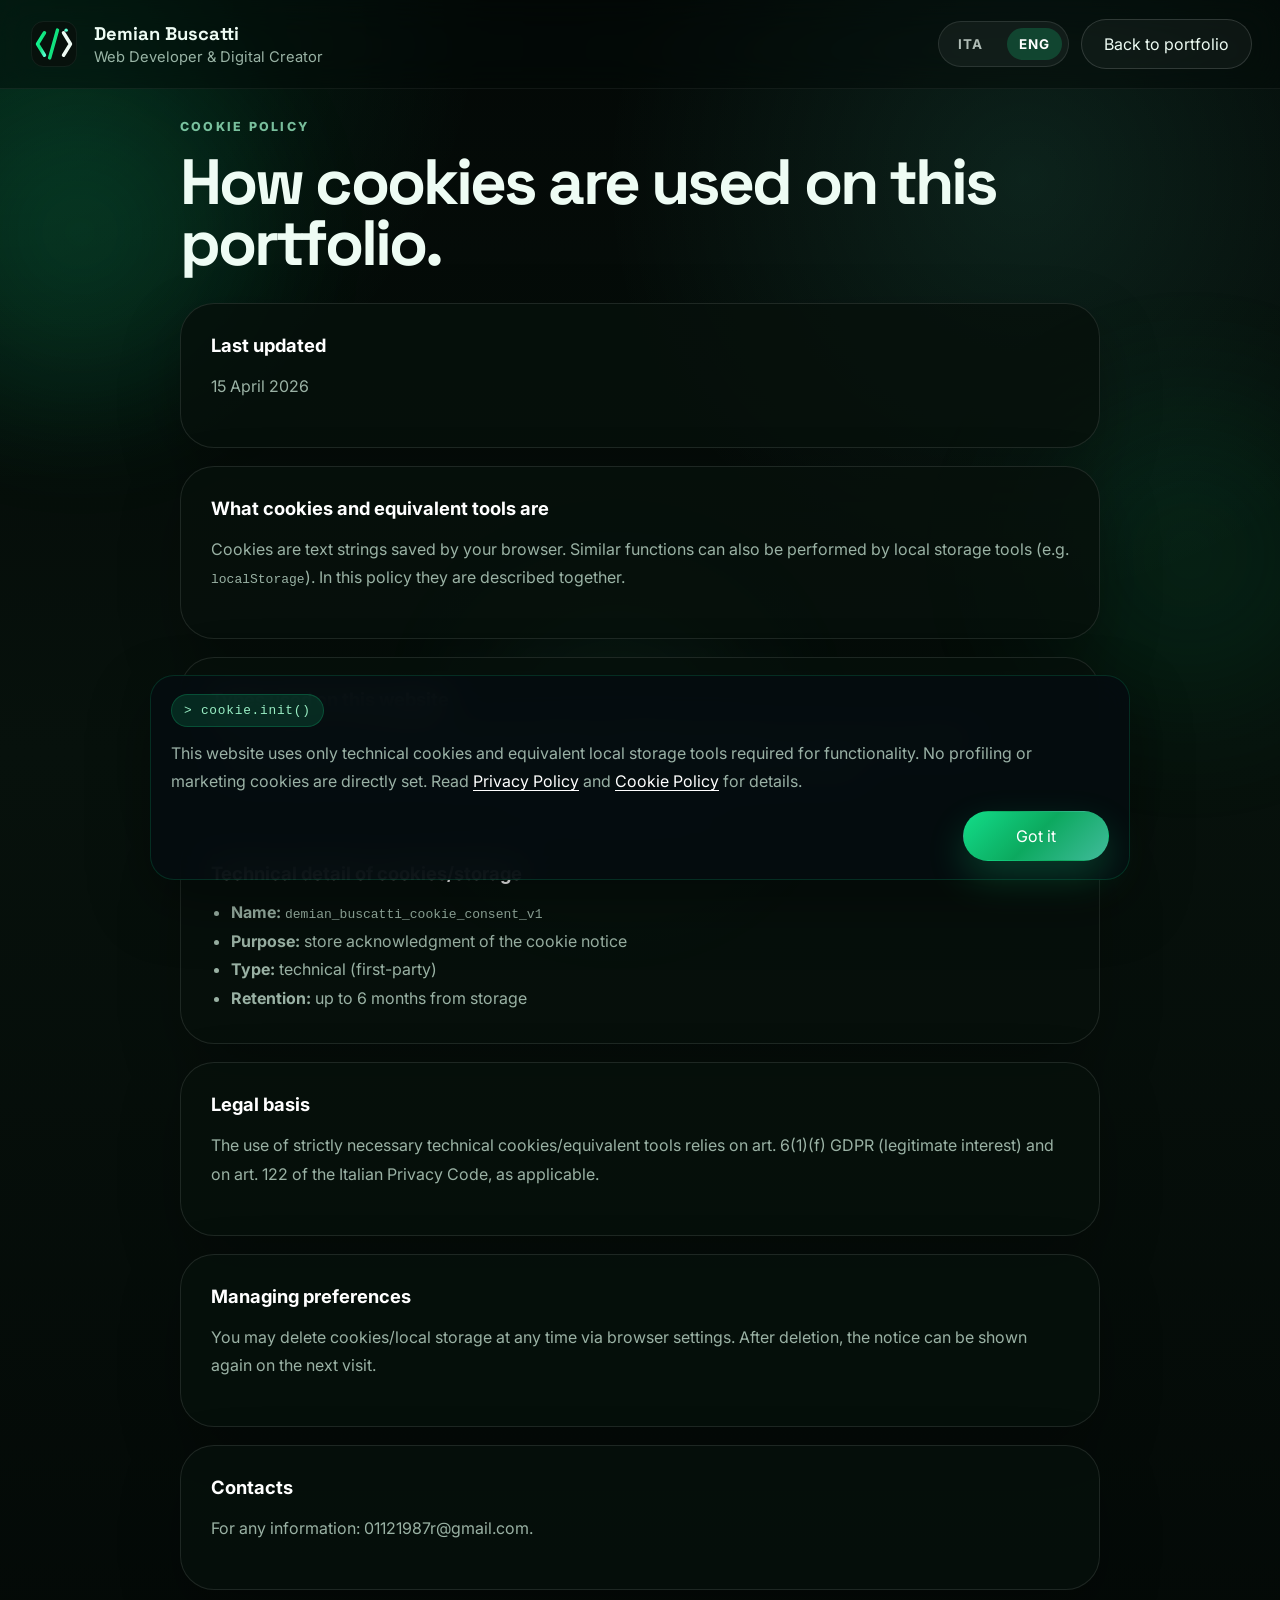
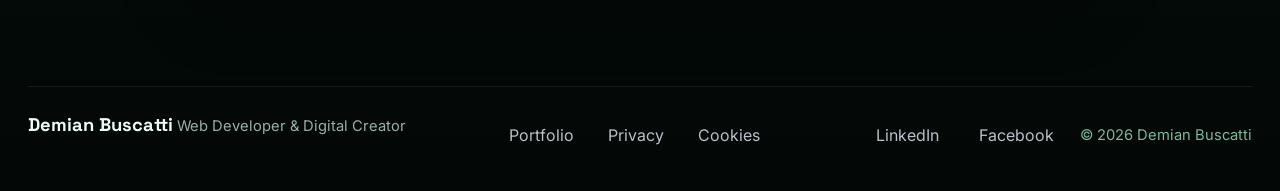
==== cookie-en.html @ 328347de "Improve favicon support for search and devices" ====
<!doctype html>
<html lang="en">
  <head>
    <meta charset="UTF-8" />
    <meta name="viewport" content="width=device-width, initial-scale=1.0" />
    <title>Cookie Policy | Demian Buscatti</title>
    <!-- Google tag (gtag.js) -->
    <script async src="https://www.googletagmanager.com/gtag/js?id=G-Z3J601SW05"></script>
    <script>
      window.dataLayer = window.dataLayer || [];
      function gtag(){dataLayer.push(arguments);}
      gtag('js', new Date());
      gtag('config', 'G-Z3J601SW05');
    </script>
    <link rel="icon" href="favicon.ico" sizes="any" />
    <link rel="icon" type="image/png" sizes="48x48" href="favicon.png" />
    <link rel="icon" type="image/png" sizes="96x96" href="favicon-96x96.png" />
    <link rel="icon" type="image/png" sizes="192x192" href="favicon-192x192.png" />
    <link rel="icon" type="image/png" sizes="512x512" href="favicon-512x512.png" />
    <link rel="apple-touch-icon" sizes="180x180" href="apple-touch-icon.png" />
    <link rel="manifest" href="site.webmanifest" />
    <meta name="theme-color" content="#0b1020" />
    <meta name="description" content="Cookie Policy of demianweb.it: technical cookies and equivalent local storage tools." />
    <meta name="robots" content="index, follow" />
    <link rel="canonical" href="https://www.demianweb.it/cookie-en.html" />
    <link rel="alternate" hreflang="it" href="https://www.demianweb.it/cookie.html" />
    <link rel="alternate" hreflang="en" href="https://www.demianweb.it/cookie-en.html" />
    <link rel="alternate" hreflang="x-default" href="https://www.demianweb.it/cookie.html" />
    <meta property="og:type" content="article" />
    <meta property="og:locale" content="en_US" />
    <meta property="og:title" content="Cookie Policy | Demian Buscatti" />
    <meta property="og:description" content="Information on technical cookies and local storage tools used by demianweb.it." />
    <meta property="og:url" content="https://www.demianweb.it/cookie-en.html" />
    <link rel="preconnect" href="https://fonts.googleapis.com" />
    <link rel="preconnect" href="https://fonts.gstatic.com" crossorigin />
    <link href="https://fonts.googleapis.com/css2?family=Inter:wght@400;500;600;700;800&family=Space+Grotesk:wght@500;700&display=swap" rel="stylesheet" />
    <link rel="stylesheet" href="styles.css" />
  </head>
  <body>
    <div class="page-noise"></div>
    <div class="ambient ambient-a"></div>
    <div class="ambient ambient-b"></div>
    <div class="ambient ambient-c"></div>

    <header class="site-header is-solid">
      <div class="header-shell">
        <a class="brand" href="index-en.html" aria-label="Demian Buscatti home">
          <span class="brand-mark"><img src="logo-demian-buscatti.svg" alt="Logo Demian Buscatti web developer sviluppo siti web e applicazioni" title="Demian Buscatti web developer sviluppo siti web su misura e applicazioni" /></span>
          <span class="brand-copy">
            <strong>Demian Buscatti</strong>
            <span>Web Developer & Digital Creator</span>
          </span>
        </a>
        <div class="header-actions">
          <div class="lang-switch" aria-label="Language selector">
            <a href="cookie.html" lang="it">ITA</a>
            <a class="is-active" href="cookie-en.html" lang="en">ENG</a>
          </div>
          <a class="btn btn-outline" href="index-en.html">Back to portfolio</a>
        </div>
      </div>
    </header>

    <main class="legal-page">
      <section class="section">
        <div class="section-shell legal-layout">
          <div class="section-heading reveal is-visible">
            <span class="eyebrow">Cookie Policy</span>
            <h2>How cookies are used on this portfolio.</h2>
          </div>

          <article class="legal-card reveal is-visible">
            <h3>Last updated</h3>
            <p>15 April 2026</p>
          </article>

          <article class="legal-card reveal is-visible">
            <h3>What cookies and equivalent tools are</h3>
            <p>Cookies are text strings saved by your browser. Similar functions can also be performed by local storage tools (e.g. <code>localStorage</code>). In this policy they are described together.</p>
          </article>

          <article class="legal-card reveal is-visible">
            <h3>Types used on this website</h3>
            <ul>
              <li>only technical cookies/storage strictly required for website functionality and cookie notice handling</li>
              <li>no profiling, marketing or behavioral tracking cookies are directly set by this website</li>
            </ul>
          </article>

          <article class="legal-card reveal is-visible">
            <h3>Technical detail of cookies/storage</h3>
            <ul>
              <li><strong>Name:</strong> <code>demian_buscatti_cookie_consent_v1</code></li>
              <li><strong>Purpose:</strong> store acknowledgment of the cookie notice</li>
              <li><strong>Type:</strong> technical (first-party)</li>
              <li><strong>Retention:</strong> up to 6 months from storage</li>
            </ul>
          </article>

          <article class="legal-card reveal is-visible">
            <h3>Legal basis</h3>
            <p>The use of strictly necessary technical cookies/equivalent tools relies on art. 6(1)(f) GDPR (legitimate interest) and on art. 122 of the Italian Privacy Code, as applicable.</p>
          </article>

          <article class="legal-card reveal is-visible">
            <h3>Managing preferences</h3>
            <p>You may delete cookies/local storage at any time via browser settings. After deletion, the notice can be shown again on the next visit.</p>
          </article>

          <article class="legal-card reveal is-visible">
            <h3>Contacts</h3>
            <p>For any information: <a href="mailto:01121987r@gmail.com">01121987r@gmail.com</a>.</p>
          </article>
        </div>
      </section>
    </main>

    <footer class="site-footer">
      <div class="section-shell footer-layout">
        <div>
          <strong>Demian Buscatti</strong>
          <span>Web Developer & Digital Creator</span>
        </div>
        <div class="footer-nav">
          <a href="index-en.html">Portfolio</a>
          <a href="privacy-en.html">Privacy</a>
          <a href="cookie-en.html">Cookies</a>
        </div>
        <div class="footer-meta">
          <a href="https://www.linkedin.com/in/demian-buscatti-9a42303ab" target="_blank" rel="noreferrer">LinkedIn</a>
          <a href="https://www.facebook.com/profile.php?id=61574333067722" target="_blank" rel="noreferrer">Facebook</a>
          <span>© 2026 Demian Buscatti</span>
        </div>
      </div>
    </footer>

    <script src="script.js"></script>
  </body>
</html>
---- styles.css ----
:root {
  --bg: #040a07;
  --bg-alt: #08130d;
  --panel: rgba(255, 255, 255, 0.06);
  --panel-strong: rgba(255, 255, 255, 0.1);
  --text: #eefcf4;
  --muted: rgba(212, 241, 224, 0.72);
  --line: rgba(255, 255, 255, 0.12);
  --blue: #14ff9d;
  --violet: #0fe07b;
  --cyan: #58ffd1;
  --glow: linear-gradient(135deg, rgba(20, 255, 157, 0.86), rgba(15, 224, 123, 0.74), rgba(88, 255, 209, 0.72));
  --shadow: 0 24px 60px rgba(0, 0, 0, 0.28);
  --radius-xl: 34px;
  --radius-lg: 24px;
  --radius-md: 18px;
}

* {
  box-sizing: border-box;
}

html {
  scroll-behavior: smooth;
}

body {
  margin: 0;
  font-family: "Inter", sans-serif;
  background: radial-gradient(circle at top left, rgba(20, 255, 157, 0.12), transparent 22%),
    radial-gradient(circle at 80% 10%, rgba(88, 255, 209, 0.1), transparent 22%),
    linear-gradient(180deg, #030806, #07110c 42%, #030806 100%);
  color: var(--text);
  overflow-x: hidden;
}

body.menu-open {
  overflow: hidden;
}

img {
  display: block;
  width: 100%;
}

a {
  color: inherit;
  text-decoration: none;
}

button,
input,
textarea {
  font: inherit;
}

.page-noise {
  position: fixed;
  inset: 0;
  pointer-events: none;
  opacity: 0.12;
  background-image: radial-gradient(rgba(255, 255, 255, 0.22) 0.4px, transparent 0.4px);
  background-size: 10px 10px;
}

.ambient {
  position: fixed;
  border-radius: 999px;
  filter: blur(80px);
  pointer-events: none;
  opacity: 0.45;
}

.ambient-a {
  width: 320px;
  height: 320px;
  top: 8%;
  left: -80px;
  background: rgba(20, 255, 157, 0.28);
}

.ambient-b {
  width: 300px;
  height: 300px;
  top: 45%;
  right: -60px;
  background: rgba(15, 224, 123, 0.22);
}

.ambient-c {
  width: 260px;
  height: 260px;
  bottom: 4%;
  left: 38%;
  background: rgba(88, 255, 209, 0.18);
}

.section-shell,
.header-shell {
  width: min(100%, calc(100% - 56px));
  max-width: 1440px;
  margin: 0 auto;
}

.site-header {
  position: sticky;
  top: 0;
  z-index: 60;
  backdrop-filter: blur(18px);
  background: rgba(4, 10, 7, 0.44);
  border-bottom: 1px solid rgba(255, 255, 255, 0.06);
}

.site-header.is-solid {
  background: rgba(4, 10, 7, 0.84);
}

.header-shell {
  display: flex;
  align-items: center;
  justify-content: space-between;
  gap: 24px;
  padding: 18px 0;
}

.brand {
  display: flex;
  align-items: center;
  gap: 14px;
}

.brand-mark {
  width: 52px;
  height: 52px;
  display: grid;
  place-items: center;
  border-radius: 18px;
  overflow: hidden;
}

.brand-mark img {
  width: 100%;
  height: 100%;
  object-fit: contain;
}

.brand-copy {
  display: grid;
  gap: 3px;
}

.brand-copy strong,
.hero-copy h1,
.section h2,
.service-card h3,
.timeline-step h3,
.project-overlay h3,
.site-footer strong {
  font-family: "Space Grotesk", sans-serif;
}

.brand-copy strong,
.site-footer strong {
  font-size: 1.15rem;
}

.brand-copy span,
.site-footer span {
  color: var(--muted);
  font-size: 0.92rem;
}

.desktop-nav,
.header-actions,
.lang-switch,
.footer-nav,
.footer-meta,
.contact-links,
.hero-actions,
.hero-metrics,
.project-tags,
.cookie-actions {
  display: flex;
  align-items: center;
}

.desktop-nav,
.footer-nav {
  gap: 6px;
}

.desktop-nav a,
.footer-nav a,
.footer-meta a {
  padding: 10px 14px;
  border-radius: 999px;
  color: rgba(238, 244, 255, 0.78);
  transition: background 0.25s ease, color 0.25s ease;
}

.desktop-nav a:hover,
.footer-nav a:hover,
.footer-meta a:hover {
  background: rgba(255, 255, 255, 0.06);
  color: #fff;
}

.header-actions {
  gap: 12px;
}

.lang-switch {
  gap: 10px;
  padding: 6px;
  border-radius: 999px;
  background: rgba(255, 255, 255, 0.05);
  border: 1px solid rgba(255, 255, 255, 0.1);
}

.lang-switch a {
  display: inline-flex;
  align-items: center;
  justify-content: center;
  min-width: 52px;
  padding: 8px 12px;
  border-radius: 999px;
  color: rgba(238, 252, 244, 0.72);
  font-size: 0.84rem;
  font-weight: 700;
  letter-spacing: 0.08em;
  text-transform: uppercase;
  transition: background 0.25s ease, color 0.25s ease;
}

.lang-switch a.is-active {
  background: rgba(20, 255, 157, 0.18);
  color: #fff;
}

.btn {
  position: relative;
  display: inline-flex;
  align-items: center;
  justify-content: center;
  gap: 10px;
  padding: 14px 22px;
  border-radius: 999px;
  border: 1px solid transparent;
  cursor: pointer;
  transition: transform 0.25s ease, box-shadow 0.25s ease, background 0.25s ease, border-color 0.25s ease;
}

.btn:hover {
  transform: translateY(-2px);
}

.hero-actions .btn {
  animation: heroButtonFloat 4.8s cubic-bezier(0.42, 0, 0.2, 1) infinite;
  will-change: transform, box-shadow;
}

.hero-actions .btn:nth-child(2) {
  animation-delay: 0.8s;
}

.hero-actions .btn:hover {
  animation-play-state: paused;
}

.btn-primary {
  background: var(--glow);
  color: #fff;
  box-shadow: 0 16px 38px rgba(20, 255, 157, 0.2);
}

.btn-outline {
  background: rgba(255, 255, 255, 0.04);
  color: var(--text);
  border-color: rgba(255, 255, 255, 0.14);
}

.menu-toggle {
  display: none;
  width: 50px;
  height: 50px;
  border: 1px solid rgba(255, 255, 255, 0.12);
  border-radius: 16px;
  background: rgba(255, 255, 255, 0.04);
  flex-direction: column;
  justify-content: center;
  align-items: center;
  gap: 4px;
  cursor: pointer;
}

.menu-toggle span {
  width: 20px;
  height: 2px;
  border-radius: 999px;
  background: #fff;
}

.mobile-nav {
  display: none;
  width: min(100%, calc(100% - 56px));
  max-width: 1440px;
  margin: 0 auto;
  padding-bottom: 18px;
}

.mobile-nav a {
  display: block;
  margin-top: 10px;
  padding: 14px 16px;
  border-radius: 18px;
  background: rgba(255, 255, 255, 0.05);
  border: 1px solid rgba(255, 255, 255, 0.08);
}

.mobile-cta {
  margin-top: 12px;
}

.section {
  position: relative;
  padding: 96px 0;
}

.portfolio-section {
  padding-bottom: 20px;
}

.process-section {
  padding-top: 10px;
}

.hero-section {
  position: relative;
  min-height: 100vh;
  display: grid;
  align-items: start;
  overflow: hidden;
}

@media (min-width: 901px) {
  .hero-section {
    min-height: calc(100vh - 88px);
    padding-top: 56px;
    padding-bottom: 72px;
  }
}

.hero-grid-lines,
.hero-grid-lines::before {
  position: absolute;
  inset: 0;
  content: "";
}

.hero-grid-lines {
  background-image: linear-gradient(rgba(255,255,255,0.03) 1px, transparent 1px), linear-gradient(90deg, rgba(255,255,255,0.03) 1px, transparent 1px);
  background-size: 120px 120px;
  mask-image: radial-gradient(circle at center, black 42%, transparent 85%);
}

.particles span {
  position: absolute;
  width: 10px;
  height: 10px;
  border-radius: 999px;
  background: radial-gradient(circle, rgba(235,255,245,0.94), rgba(88,255,209,0.12));
  box-shadow: 0 0 22px rgba(88, 255, 209, 0.42);
  animation: floatParticle 12s linear infinite;
}

.particles span:nth-child(1) { top: 18%; left: 10%; animation-delay: 0s; }
.particles span:nth-child(2) { top: 30%; left: 78%; animation-delay: 1.4s; }
.particles span:nth-child(3) { top: 58%; left: 18%; animation-delay: 2.8s; }
.particles span:nth-child(4) { top: 64%; left: 72%; animation-delay: 4.2s; }
.particles span:nth-child(5) { top: 24%; left: 46%; animation-delay: 5.6s; }
.particles span:nth-child(6) { top: 74%; left: 52%; animation-delay: 7s; }

.hero-shell {
  position: relative;
  padding-top: 0;
  z-index: 1;
  display: grid;
  grid-template-columns: minmax(0, 1fr) minmax(320px, 460px);
  gap: 40px;
  align-items: start;
}

.eyebrow {
  display: inline-block;
  margin-bottom: 18px;
  text-transform: uppercase;
  letter-spacing: 0.18em;
  font-size: 0.78rem;
  font-weight: 800;
  color: rgba(166, 255, 210, 0.72);
}

.eyebrow.muted {
  color: rgba(238, 244, 255, 0.58);
}

.hero-copy h1,
.section h2 {
  margin: 0;
  line-height: 0.96;
  letter-spacing: -0.045em;
}

.hero-copy h1 {
  max-width: 840px;
  font-size: clamp(2.8rem, 5.8vw, 5.2rem);
}

.hero-copy .eyebrow {
  font-size: 0.58rem;
  letter-spacing: 0.14em;
}

.section h2 {
  max-width: 900px;
  font-size: clamp(2.8rem, 5vw, 5rem);
}

.hero-copy p,
.intro-copy p,
.section-heading + p,
.service-card p,
.timeline-step p,
.contact-copy p,
.contact-form label,
.contact-form input,
.contact-form textarea,
.testimonial-card p,
.skill-chip span,
.glass-panel strong,
.glass-panel span,
.project-overlay p,
.form-feedback {
  line-height: 1.8;
}

.hero-copy p {
  max-width: 620px;
  margin: 24px 0 0;
  color: var(--muted);
  font-size: 1.02rem;
}

.hero-actions,
.contact-links,
.cookie-actions {
  gap: 12px;
  flex-wrap: wrap;
}

.hero-actions {
  margin-top: 34px;
}

.hero-metrics {
  gap: 18px;
  flex-wrap: wrap;
  margin-top: 42px;
}

.hero-metrics article,
.glass-card,
.glass-panel,
.service-card,
.project-card,
.timeline-step,
.skill-chip,
.testimonial-card,
.contact-form {
  background: rgba(255, 255, 255, 0.05);
  border: 1px solid rgba(255, 255, 255, 0.1);
  box-shadow: var(--shadow);
  backdrop-filter: blur(18px);
}

.hero-metrics article {
  padding: 16px 18px;
  border-radius: 20px;
}

.hero-metrics strong {
  display: block;
  font-size: 1.6rem;
}

.hero-metrics strong small {
  font-size: 0.58em;
  font-weight: 800;
  color: #fff;
}

.hero-metrics span {
  color: var(--muted);
  font-size: 0.9rem;
}

.hero-visual {
  position: relative;
  min-height: 620px;
}

.orbital {
  position: absolute;
  border-radius: 999px;
  border: 1px solid rgba(255, 255, 255, 0.12);
}

.orbital-a {
  inset: 60px 40px auto auto;
  width: 320px;
  height: 320px;
  border-color: rgba(75, 124, 255, 0.28);
}

.orbital-b {
  inset: auto auto 80px 20px;
  width: 260px;
  height: 260px;
  border-color: rgba(51, 216, 255, 0.22);
}

.glass-card {
  position: absolute;
  border-radius: var(--radius-xl);
  padding: 26px;
}

.code-card {
  top: 42px;
  right: 0;
  width: min(100%, 420px);
}

.stack-card {
  bottom: 30px;
  left: 0;
  width: min(100%, 340px);
}

.glass-topline {
  display: flex;
  gap: 8px;
  margin-bottom: 18px;
}

.glass-topline span {
  width: 10px;
  height: 10px;
  border-radius: 999px;
  background: rgba(255, 255, 255, 0.32);
}

.code-lines {
  display: grid;
  gap: 10px;
  font-family: ui-monospace, SFMono-Regular, Menlo, monospace;
  color: rgba(238, 244, 255, 0.9);
}

.code-lines small,
.code-lines em,
.stack-card p {
  color: rgba(166, 255, 210, 0.76);
}

.code-lines span {
  color: #6fffc1;
}

.stack-card strong {
  display: block;
  font-size: 1.35rem;
  margin-bottom: 6px;
}

.stack-card p {
  margin: 18px 0 0;
}

.intro-layout,
.skills-layout,
.contact-layout {
  display: grid;
  grid-template-columns: minmax(0, 0.9fr) minmax(0, 1.1fr);
  gap: 24px;
  align-items: start;
}

.intro-panels {
  display: grid;
  gap: 18px;
  margin-top: 36px;
}

.glass-panel,
.service-card,
.project-card,
.timeline-step,
.skill-chip,
.testimonial-card,
.contact-form {
  border-radius: var(--radius-xl);
}

.glass-panel {
  padding: 24px;
  transition: transform 0.35s ease, box-shadow 0.35s ease, border-color 0.35s ease;
  animation: introPulse 2.8s ease-in-out infinite;
}

.intro-panels .glass-panel:nth-child(2) {
  animation-delay: 0.22s;
}

.intro-panels .glass-panel:nth-child(3) {
  animation-delay: 0.44s;
}

.intro-panels .glass-panel:nth-child(4) {
  animation-delay: 0.66s;
}

.glass-panel:hover {
  transform: translateY(-8px) scale(1.06);
  box-shadow: 0 30px 64px rgba(0, 0, 0, 0.34);
  border-color: rgba(20, 255, 157, 0.24);
  animation-play-state: paused;
}

.glass-panel span,
.footer-meta span {
  color: rgba(166, 255, 210, 0.72);
}

.services-grid,
.portfolio-grid,
.timeline,
.skills-grid {
  display: grid;
  gap: 18px;
}

.services-grid {
  grid-template-columns: repeat(3, minmax(0, 1fr));
}

.service-card {
  padding: 26px;
  transition: transform 0.3s ease, border-color 0.3s ease, box-shadow 0.3s ease;
}

.service-card:hover,
.project-card:hover {
  transform: translateY(-10px) scale(1.03);
  border-color: rgba(20, 255, 157, 0.28);
  box-shadow: 0 30px 64px rgba(0, 0, 0, 0.34);
}

.service-icon {
  width: 54px;
  height: 54px;
  display: grid;
  place-items: center;
  border-radius: 18px;
  background: linear-gradient(135deg, rgba(20, 255, 157, 0.16), rgba(15, 224, 123, 0.2));
  color: #fff;
  font-weight: 700;
  margin-bottom: 18px;
}

.portfolio-grid {
  grid-template-columns: repeat(3, minmax(0, 1fr));
  grid-auto-rows: auto;
}

.portfolio-section .section-heading {
  margin-bottom: 28px;
}

.project-card,
.project-media {
  position: relative;
  overflow: hidden;
}

.project-card {
  border-radius: var(--radius-xl);
  transition: transform 0.38s ease, box-shadow 0.38s ease, border-color 0.38s ease;
  transform-origin: center;
}

.project-card.large {
  height: 504px;
}

.project-card.small {
  height: 252px;
}

.project-media {
  display: block;
  width: 100%;
  height: 100%;
}

.project-card.large {
  grid-column: span 2;
  grid-row: span 2;
}

.project-card.wide {
  grid-column: span 2;
}

.project-showcase {
  grid-column: 1 / -1;
  display: grid;
  grid-template-columns: repeat(4, minmax(0, 1fr));
  gap: 18px;
  align-content: start;
  min-height: unset;
}
.portfolio-carousel {
  --portfolio-gap: 18px;
  display: block;
  overflow-x: hidden;
  overflow-y: visible;
  cursor: grab;
  user-select: none;
  touch-action: pan-y;
  padding: 24px 0 34px;
  margin: 0;
  mask-image: none;
  -webkit-mask-image: none;
}

.portfolio-carousel.is-dragging {
  cursor: grabbing;
}

.portfolio-track {
  display: flex;
  gap: var(--portfolio-gap);
  flex-wrap: nowrap;
  width: max-content;
  will-change: transform;
  transform: translateX(0);
  padding: 10px 0 14px;
  align-items: stretch;
}

.portfolio-dup {
  display: flex;
  gap: var(--portfolio-gap);
}

.project-mini-card {
  position: relative;
  display: block;
  width: 300px;
  height: 300px;
  flex: 0 0 auto;
  border-radius: var(--radius-xl);
  overflow: hidden;
  background: rgba(5, 12, 9, 0.52);
  border: 1px solid rgba(255, 255, 255, 0.1);
  box-shadow: var(--shadow);
  transition: transform 0.38s ease, box-shadow 0.38s ease, border-color 0.38s ease;
}

.project-mini-card:hover {
  transform: translateY(-8px) scale(1.03);
  box-shadow: 0 34px 70px rgba(0, 0, 0, 0.36);
  border-color: rgba(20, 255, 157, 0.28);
  z-index: 3;
}

.project-mini-card:hover .project-media img {
  transform: scale(1.1);
}

.project-media,
.project-media img,
.project-overlay {
  height: 100%;
}

.project-media img {
  object-fit: cover;
  transition: transform 0.5s ease;
}

.project-card:hover .project-media img {
  transform: scale(1.08);
}

.project-card:has(a[href*="centro-spa-premium"]):hover {
  transform: translateY(-10px) scale(1.03);
  z-index: 3;
}

.project-card.large:hover {
  transform: translateY(-10px) scale(1.05);
  z-index: 3;
}

.project-card:has(a[href*="aurea-atelier"]):hover {
  transform: translateY(-10px) scaleX(1.08) scaleY(1.03);
  z-index: 3;
}

.project-card:has(a[href*="studio-dentistico"]):hover {
  transform: translateY(-10px) scaleX(1.08) scaleY(1.03);
  z-index: 3;
}

.project-overlay {
  position: absolute;
  inset: 0;
  display: flex;
  flex-direction: column;
  justify-content: flex-end;
  gap: 12px;
  padding: 18px;
  background: linear-gradient(180deg, rgba(5, 8, 20, 0.1), rgba(5, 8, 20, 0.86));
}

.project-overlay.compact {
  gap: 10px;
}

.project-mini-card .project-overlay p {
  display: -webkit-box;
  -webkit-line-clamp: 4;
  -webkit-box-orient: vertical;
  overflow: hidden;
}

.project-card.large .project-overlay {
  justify-content: flex-end;
  align-items: flex-start;
  text-align: left;
}

.project-overlay h3,
.timeline-step h3,
.service-card h3,
.contact-form label {
  margin: 0;
}

.project-tags {
  gap: 8px;
  flex-wrap: wrap;
}

.project-mini-card .project-tags {
  flex-wrap: nowrap;
}

.project-tags span,
.skill-chip strong,
.timeline-step span {
  display: inline-flex;
  align-items: center;
  justify-content: center;
}

.project-tags span {
  padding: 7px 12px;
  border-radius: 999px;
  background: rgba(255, 255, 255, 0.08);
  border: 1px solid rgba(255, 255, 255, 0.12);
  font-size: 0.84rem;
}

.timeline {
  position: relative;
  grid-template-columns: repeat(4, minmax(0, 1fr));
  margin-top: 30px;
}

.timeline::before {
  content: "";
  position: absolute;
  top: 34px;
  left: 0;
  right: 0;
  height: 1px;
  background: linear-gradient(90deg, rgba(20, 255, 157, 0.58), rgba(15, 224, 123, 0.58), rgba(88, 255, 209, 0.58));
}

.timeline-step {
  position: relative;
  padding: 78px 24px 24px;
  transition: transform 0.35s ease, box-shadow 0.35s ease, border-color 0.35s ease;
}

.timeline-step:hover {
  transform: translateY(-10px) scale(1.05);
  box-shadow: 0 30px 64px rgba(0, 0, 0, 0.34);
  border-color: rgba(20, 255, 157, 0.28);
}

.timeline-step span {
  position: absolute;
  top: 0;
  width: 68px;
  height: 68px;
  display: grid;
  place-items: center;
  border-radius: 22px;
  background: linear-gradient(135deg, rgba(20, 255, 157, 0.16), rgba(15, 224, 123, 0.18));
  border: 1px solid rgba(255, 255, 255, 0.12);
  font-weight: 700;
  animation: timelineBadgeFloat 2.6s ease-in-out infinite;
}

.skills-grid {
  grid-template-columns: repeat(4, minmax(0, 1fr));
}

.pricing-grid {
  display: grid;
  grid-template-columns: repeat(4, minmax(0, 1fr));
  gap: 18px;
  margin-top: 28px;
}

.pricing-card {
  position: relative;
  overflow: hidden;
  padding: 28px;
  border-radius: var(--radius-xl);
  background: rgba(255, 255, 255, 0.05);
  border: 1px solid rgba(255, 255, 255, 0.1);
  box-shadow: var(--shadow);
  backdrop-filter: blur(18px);
  transition: transform 0.35s ease, box-shadow 0.35s ease, border-color 0.35s ease;
}

.pricing-card:hover {
  transform: translateY(-10px) scale(1.05);
  box-shadow: 0 34px 70px rgba(0, 0, 0, 0.36);
  border-color: rgba(20, 255, 157, 0.24);
}

.pricing-card h3 {
  margin: 0 0 12px;
  font-family: "Space Grotesk", sans-serif;
  font-size: 2rem;
}

.pricing-card p {
  margin: 0 0 14px;
  color: var(--muted);
  line-height: 1.8;
}

.pricing-target {
  margin-top: 6px;
}

.pricing-target strong {
  display: block;
  margin-bottom: 10px;
  font-family: "Space Grotesk", sans-serif;
  font-size: 1rem;
}

.pricing-target ul {
  margin: 0;
  padding-left: 18px;
  color: var(--muted);
  line-height: 1.8;
}

.pricing-target li + li {
  margin-top: 2px;
}

.pricing-label {
  display: inline-flex;
  margin-bottom: 18px;
  padding: 7px 12px;
  border-radius: 999px;
  background: rgba(255, 255, 255, 0.06);
  border: 1px solid rgba(255, 255, 255, 0.1);
  color: rgba(166, 255, 210, 0.78);
  font-size: 0.82rem;
  letter-spacing: 0.08em;
  text-transform: uppercase;
}

.pricing-badge {
  position: absolute;
  left: -160px;
  bottom: 24px;
  padding: 10px 16px;
  border-radius: 999px;
  background: linear-gradient(135deg, rgba(20, 255, 157, 0.92), rgba(88, 255, 209, 0.86));
  color: #052014;
  font-weight: 800;
  box-shadow: 0 18px 36px rgba(20, 255, 157, 0.2);
  transition: transform 0.4s ease, left 0.4s ease, opacity 0.4s ease;
  opacity: 0;
}

.pricing-card.has-price:hover .pricing-badge {
  left: 24px;
  opacity: 1;
  transform: translateY(-6px);
}

.skill-chip {
  position: relative;
  padding: 20px;
}

.skill-chip strong {
  margin-bottom: 8px;
  font-size: 1.1rem;
}

.skill-flip-card {
  padding: 0;
  min-height: 150px;
  perspective: 1200px;
  background: transparent;
  border: 0;
  box-shadow: none;
  backdrop-filter: none;
}

.skill-flip-inner {
  position: relative;
  width: 100%;
  height: 100%;
  min-height: 150px;
  transform-style: preserve-3d;
  transition: transform 0.7s ease;
}

.skill-flip-card:hover .skill-flip-inner {
  transform: rotateY(180deg);
}

.skill-face {
  position: absolute;
  inset: 0;
  display: flex;
  flex-direction: column;
  justify-content: center;
  padding: 20px;
  border-radius: var(--radius-xl);
  background: rgba(255, 255, 255, 0.05);
  border: 1px solid rgba(255, 255, 255, 0.1);
  box-shadow: var(--shadow);
  backdrop-filter: blur(18px);
  backface-visibility: hidden;
}

.skill-back {
  transform: rotateY(180deg);
}

.skill-back p {
  margin: 0;
  color: var(--muted);
  line-height: 1.7;
}

.skill-back strong {
  color: #fff;
}

.skill-pills {
  display: grid;
  grid-template-columns: repeat(4, minmax(0, 1fr));
  gap: 16px;
  grid-column: 1 / -1;
  width: 100%;
}

.skill-pill {
  display: flex;
  flex-direction: column;
  padding: 18px 20px;
  border-radius: 22px;
  background: linear-gradient(180deg, rgba(255, 255, 255, 0.08), rgba(255, 255, 255, 0.04));
  border: 1px solid rgba(255, 255, 255, 0.1);
  box-shadow: var(--shadow);
  transition: transform 0.28s ease, border-color 0.28s ease, box-shadow 0.28s ease;
}

.skill-pill:hover {
  transform: translateY(-6px) scale(1.02);
  border-color: rgba(20, 255, 157, 0.28);
  box-shadow: 0 24px 48px rgba(0, 0, 0, 0.28);
}

.quality-metric h3 {
  margin: 0 0 12px;
  color: #fff;
  font-size: 1rem;
  line-height: 1.25;
}

.quality-metric p {
  margin: 0 0 14px;
  color: var(--muted);
  line-height: 1.7;
}

.quality-metric strong {
  display: block;
  margin-top: auto;
  margin-bottom: 16px;
  color: rgba(166, 255, 210, 0.9);
  font-size: 0.82rem;
  font-weight: 700;
  letter-spacing: 0.08em;
  text-transform: uppercase;
}

.quality-meter {
  position: relative;
  height: 10px;
  border-radius: 999px;
  overflow: hidden;
  background: rgba(255, 255, 255, 0.07);
  border: 1px solid rgba(255, 255, 255, 0.08);
}

.quality-meter-fill {
  display: block;
  width: 0;
  height: 100%;
  border-radius: inherit;
  background: linear-gradient(90deg, rgba(20, 255, 157, 0.85), rgba(88, 255, 209, 0.92));
  box-shadow: 0 0 18px rgba(20, 255, 157, 0.28);
  transition: width 1s cubic-bezier(0.22, 1, 0.36, 1);
}

.testimonial-slider {
  display: grid;
  grid-template-columns: 56px minmax(0, 1fr) 56px;
  gap: 16px;
  align-items: center;
  margin-top: 28px;
}

.slider-arrow {
  width: 56px;
  height: 56px;
  border-radius: 18px;
  border: 1px solid rgba(255, 255, 255, 0.12);
  background: rgba(255, 255, 255, 0.04);
  color: #fff;
  font-size: 2rem;
  cursor: pointer;
}

.testimonial-track {
  position: relative;
  min-height: 280px;
}

.testimonial-card {
  position: absolute;
  inset: 0;
  padding: 34px;
  opacity: 0;
  transform: translateX(40px) scale(0.98);
  pointer-events: none;
  transition: opacity 0.45s ease, transform 0.45s ease;
}

.testimonial-card.is-active {
  opacity: 1;
  transform: translateX(0) scale(1);
  pointer-events: auto;
}

.testimonial-card strong {
  display: block;
  margin-top: 22px;
}

.contact-form {
  padding: 28px;
  display: grid;
  gap: 18px;
}

.contact-form input,
.contact-form textarea {
  width: 100%;
  padding: 16px 18px;
  border-radius: 18px;
  border: 1px solid rgba(255, 255, 255, 0.12);
  background: rgba(255, 255, 255, 0.04);
  color: #fff;
}

.contact-form textarea {
  min-height: 180px;
  resize: vertical;
}

.consent-check {
  display: flex;
  align-items: flex-start;
  gap: 10px;
  color: var(--muted);
  line-height: 1.6;
}

.consent-check input {
  width: 18px;
  height: 18px;
  margin-top: 3px;
  accent-color: var(--blue);
  flex: 0 0 auto;
}

.form-feedback {
  min-height: 1.4em;
  margin: 0;
  color: rgba(166, 255, 210, 0.82);
}

.modal {
  position: fixed;
  inset: 0;
  z-index: 80;
  display: none;
  padding: 18px 0;
  overflow-y: auto;
}

.modal.is-open {
  display: block;
}

.modal-backdrop {
  position: absolute;
  inset: 0;
  background: rgba(3, 8, 6, 0.72);
  backdrop-filter: blur(8px);
}

.modal-dialog {
  position: relative;
  width: min(760px, calc(100% - 24px));
  margin: 32px auto;
  padding: 28px;
  border-radius: var(--radius-xl);
  background: rgba(7, 17, 12, 0.92);
  border: 1px solid rgba(255, 255, 255, 0.12);
  box-shadow: 0 32px 74px rgba(0, 0, 0, 0.4);
}

.modal-close {
  position: absolute;
  top: 18px;
  right: 18px;
  width: 44px;
  height: 44px;
  display: grid;
  place-items: center;
  border-radius: 999px;
  border: 1px solid rgba(255, 255, 255, 0.12);
  background: rgba(255, 255, 255, 0.04);
  color: #fff;
  font-size: 1.5rem;
  cursor: pointer;
}

.modal-copy {
  max-width: 620px;
  color: var(--muted);
  line-height: 1.8;
}

.modal-contact-form {
  padding: 0;
  margin-top: 18px;
  background: transparent;
  border: 0;
  box-shadow: none;
}

/* Desktop-only: keep the call request modal compact and fixed, without inner scrolling. */
@media (min-width: 1024px) {
  #callModal {
    padding: 0;
    overflow: hidden;
  }

  #callModal .modal-dialog {
    width: min(920px, calc(100% - 48px));
    margin: clamp(18px, 4vh, 40px) auto;
    max-height: none;
  }

  #callModal .modal-copy {
    margin: 6px 0 0;
    max-width: 100%;
  }

  #callModal .modal-contact-form {
    display: grid;
    grid-template-columns: repeat(2, minmax(0, 1fr));
    gap: 14px 16px;
    margin-top: 16px;
    align-items: start;
  }

  #callModal .modal-contact-form > div:nth-child(4) {
    grid-column: 1 / -1;
  }

  #callModal .modal-contact-form textarea {
    min-height: 86px;
  }

  #callModal .consent-check,
  #callModal .modal-contact-form .btn,
  #callModal .modal-contact-form .form-feedback {
    grid-column: 1 / -1;
  }
}

.thanks-dialog {
  width: min(560px, calc(100% - 24px));
}

.thanks-console {
  display: grid;
  gap: 18px;
  padding: 8px 0 2px;
}

.thanks-console h2 {
  margin: 0;
  color: #fff;
  font-family: "Space Grotesk", sans-serif;
  font-size: clamp(2.2rem, 6vw, 3.4rem);
  line-height: 1;
}

.thanks-prompt {
  display: inline-flex;
  width: fit-content;
  padding: 8px 12px;
  border-radius: 999px;
  background: rgba(20, 255, 157, 0.12);
  border: 1px solid rgba(20, 255, 157, 0.18);
  color: rgba(166, 255, 210, 0.92);
  font-family: "IBM Plex Mono", "SFMono-Regular", Consolas, monospace;
  font-size: 0.82rem;
  letter-spacing: 0.06em;
}

.thanks-copy,
.thanks-note {
  margin: 0;
}

.thanks-copy code {
  display: block;
  padding: 16px 18px;
  border-radius: 18px;
  background: rgba(5, 12, 16, 0.86);
  border: 1px solid rgba(20, 255, 157, 0.12);
  color: #d5fff0;
  font-family: "IBM Plex Mono", "SFMono-Regular", Consolas, monospace;
  font-size: 0.95rem;
  line-height: 1.7;
  white-space: normal;
}

.thanks-note {
  color: var(--muted);
  line-height: 1.7;
}

.legal-page {
  padding-top: 6px;
}

.legal-page .section {
  padding-top: 20px;
}

.legal-layout {
  max-width: 920px;
}

.legal-layout .section-heading {
  margin-bottom: 28px;
}

.legal-card {
  padding: 30px;
  border-radius: var(--radius-xl);
  background: rgba(7, 17, 12, 0.82);
  border: 1px solid rgba(255, 255, 255, 0.1);
  box-shadow: var(--shadow);
}

.legal-card + .legal-card {
  margin-top: 18px;
}

.legal-card h3 {
  margin: 0 0 14px;
  color: #fff;
  font-size: 1.15rem;
}

.legal-card p,
.legal-card li {
  color: var(--muted);
  line-height: 1.8;
}

.legal-card ul {
  margin: 14px 0 0;
  padding-left: 20px;
}

.cookie-banner {
  position: fixed;
  left: 20px;
  right: 20px;
  bottom: 20px;
  z-index: 1200;
  display: none;
}

.cookie-banner.is-visible {
  display: block;
}

.cookie-panel {
  max-width: 980px;
  margin: 0 auto;
  padding: 18px 20px;
  border-radius: 24px;
  background: rgba(5, 12, 16, 0.92);
  border: 1px solid rgba(20, 255, 157, 0.14);
  box-shadow: 0 24px 60px rgba(0, 0, 0, 0.34);
  backdrop-filter: blur(18px);
}

.cookie-topline {
  display: inline-flex;
  width: fit-content;
  margin-bottom: 12px;
  padding: 8px 12px;
  border-radius: 999px;
  background: rgba(20, 255, 157, 0.12);
  border: 1px solid rgba(20, 255, 157, 0.18);
  color: rgba(166, 255, 210, 0.92);
  font-family: "IBM Plex Mono", "SFMono-Regular", Consolas, monospace;
  font-size: 0.8rem;
  letter-spacing: 0.06em;
}

.cookie-copy {
  margin: 0;
  color: var(--muted);
  line-height: 1.75;
}

.cookie-copy a {
  color: #fff;
  text-decoration: underline;
  text-underline-offset: 3px;
}

.cookie-actions {
  margin-top: 16px;
  justify-content: flex-end;
}

.cookie-actions .btn {
  min-width: 146px;
}

.site-footer {
  padding: 0 0 36px;
}

.whatsapp-float {
  position: fixed;
  bottom: 25px;
  right: 25px;
  width: 60px;
  height: 60px;
  background: #25d366;
  border-radius: 50%;
  display: flex;
  align-items: center;
  justify-content: center;
  box-shadow: 0 12px 30px rgba(0, 0, 0, 0.25);
  z-index: 1000;
  transition: transform 0.3s ease;
  animation: whatsappPulse 2s infinite;
}

.whatsapp-float svg {
  width: 30px;
  height: 30px;
  fill: #fff;
}

.whatsapp-float:hover {
  transform: scale(1.1);
}

.footer-layout {
  display: flex;
  align-items: flex-start;
  justify-content: space-between;
  gap: 24px;
  padding-top: 26px;
  border-top: 1px solid rgba(255, 255, 255, 0.08);
}

.footer-meta {
  gap: 12px;
  flex-wrap: wrap;
  justify-content: flex-end;
}

.footer-brand {
  display: grid;
  gap: 3px;
}

.footer-nav,
.footer-meta {
  margin-top: 2px;
}

.footer-business {
  margin: 8px 0 0;
  color: rgba(203, 214, 232, 0.82);
  font-size: 0.82rem;
  line-height: 1.5;
  letter-spacing: 0.01em;
}

.footer-business-link {
  color: #eef4ff;
  font-weight: 700;
}

.footer-business-link:hover {
  color: #ffffff;
}

.reveal {
  opacity: 0;
  transform: translateY(34px);
  transition: opacity 0.8s ease, transform 0.8s ease;
}

.reveal.is-visible {
  opacity: 1;
  transform: translateY(0);
}

.delay-1 { transition-delay: 0.08s; }
.delay-2 { transition-delay: 0.16s; }
.delay-3 { transition-delay: 0.24s; }

@keyframes floatParticle {
  0% { transform: translate3d(0, 0, 0) scale(0.8); opacity: 0.3; }
  50% { transform: translate3d(30px, -36px, 0) scale(1.1); opacity: 1; }
  100% { transform: translate3d(-20px, -72px, 0) scale(0.85); opacity: 0.2; }
}

@keyframes heroButtonFloat {
  0%,
  100% {
    transform: translate3d(0, 0, 0);
    box-shadow: 0 16px 38px rgba(20, 255, 157, 0.2);
  }
  35% {
    transform: translate3d(0, -3px, 0);
    box-shadow: 0 18px 40px rgba(48, 255, 184, 0.2);
  }
  70% {
    transform: translate3d(0, -1px, 0);
    box-shadow: 0 20px 42px rgba(88, 255, 209, 0.22);
  }
}

@keyframes introPulse {
  0%,
  100% {
    transform: scale(1);
    box-shadow: 0 24px 60px rgba(0, 0, 0, 0.28);
  }
  50% {
    transform: scale(1.02);
    box-shadow: 0 30px 66px rgba(0, 0, 0, 0.34);
  }
}

@keyframes timelineBadgeFloat {
  0%,
  100% {
    transform: translateY(0);
    opacity: 0.72;
    box-shadow: 0 0 0 rgba(20, 255, 157, 0);
  }
  50% {
    transform: translateY(-8px);
    opacity: 1;
    box-shadow: 0 0 20px rgba(20, 255, 157, 0.32);
  }
}

@keyframes whatsappPulse {
  0% {
    box-shadow: 0 0 0 0 rgba(37, 211, 102, 0.6);
  }
  70% {
    box-shadow: 0 0 0 18px rgba(37, 211, 102, 0);
  }
  100% {
    box-shadow: 0 0 0 0 rgba(37, 211, 102, 0);
  }
}

@media (max-width: 1180px) {
  .desktop-nav,
  .header-actions .btn {
    display: none;
  }

  .header-actions .lang-switch {
    display: inline-flex;
  }

  .menu-toggle {
    display: inline-flex;
  }

  .site-header.is-open .mobile-nav {
    display: block;
  }

  .hero-shell,
  .intro-layout,
  .skills-layout,
  .contact-layout,
  .services-grid,
  .pricing-grid,
  .timeline,
  .skills-grid {
    grid-template-columns: 1fr 1fr;
  }

  .hero-shell,
  .intro-layout,
  .skills-layout,
  .contact-layout {
    align-items: start;
  }

  .hero-shell,
  .portfolio-grid,
  .timeline,
  .skills-grid {
    grid-template-columns: 1fr 1fr;
  }

  .project-showcase {
    grid-template-columns: 1fr 1fr;
  }

  .project-card.large,
  .project-card.wide {
    grid-column: span 2;
  }

  .skill-pills {
    grid-template-columns: 1fr 1fr;
  }
}

@media (max-width: 760px) {
  body {
    background: #050a07;
  }

  .page-noise,
  .ambient,
  .particles,
  .hero-glow,
  .intro-badge,
  .timeline-badge,
  .floating-note,
  .footer-glow {
    display: none !important;
  }

  * {
    animation-duration: 0.01ms !important;
    animation-iteration-count: 1 !important;
    transition-duration: 0.01ms !important;
    scroll-behavior: auto !important;
  }

  .reveal {
    opacity: 1 !important;
    transform: none !important;
  }

  .portfolio-carousel {
    overflow: visible;
  }

  .portfolio-track {
    display: grid;
    grid-template-columns: 1fr;
    gap: 18px;
    transform: none !important;
    width: 100%;
    max-width: 100%;
  }

  .portfolio-carousel .project-mini-card {
    width: 100%;
    flex: none;
    min-height: 240px;
  }

  .portfolio-dup {
    display: none;
  }

  .testimonial-slider {
    overflow: visible;
  }

  .testimonial-track {
    min-height: 320px;
  }

  .testimonial-card {
    padding: 26px;
  }

  .slider-arrow {
    display: none;
  }

  .pricing-grid {
    display: grid;
    grid-template-columns: 1fr;
    gap: 16px;
  }

  .intro-panels,
  .skills-grid,
  .timeline-grid {
    gap: 16px;
  }

  .project-showcase {
    padding: 0;
    border: none;
    background: transparent;
    box-shadow: none;
    width: 100%;
  }
}

@media (max-width: 900px) {
  .site-header {
    position: fixed;
    top: 0;
    left: 0;
    right: 0;
    z-index: 120;
  }

  main {
    padding-top: 92px;
  }

  .hero-section {
    min-height: auto;
  }

  .hero-shell {
    grid-template-columns: 1fr;
  }

  .hero-visual,
  .code-card,
  .stack-card {
    display: none !important;
  }

  .portfolio-grid {
    grid-template-columns: 1fr;
    grid-auto-rows: 250px;
    gap: 14px;
  }

  .project-card,
  .project-mini-card {
    height: 250px;
    min-height: 250px;
  }

  .project-card.large,
  .project-card.small,
  .project-card.wide {
    grid-column: auto;
    grid-row: auto;
  }

  .project-showcase {
    grid-template-columns: 1fr;
    grid-row: auto;
    height: auto;
  }

  .project-card,
  .project-media {
    height: 100%;
  }

  .project-media img {
    height: 100%;
    object-fit: cover;
    object-position: center;
  }

  .project-overlay p {
    display: -webkit-box;
    -webkit-line-clamp: 4;
    -webkit-box-orient: vertical;
    overflow: hidden;
  }
}

@media (max-width: 760px) {
  .header-shell,
  .section-shell,
  .mobile-nav {
    width: min(100%, calc(100% - 22px));
  }

  .header-shell {
    display: grid;
    grid-template-columns: minmax(0, 1fr) auto;
    align-items: start;
    padding: 14px 0;
  }

  .brand {
    min-width: 0;
    gap: 12px;
  }

  .brand-copy {
    min-width: 0;
  }

  .brand-copy strong {
    font-size: 0.98rem;
    line-height: 1.05;
  }

  .header-actions {
    gap: 8px;
    flex-shrink: 0;
  }

  .lang-switch {
    gap: 6px;
    padding: 5px;
  }

  .lang-switch a {
    min-width: 46px;
    padding: 8px 10px;
    font-size: 0.78rem;
  }

  .brand-mark {
    width: 46px;
    height: 46px;
  }

  .brand-copy span {
    font-size: 0.8rem;
  }

  .section {
    padding: 44px 0;
  }

  .portfolio-section {
    padding-bottom: 10px;
  }

  .process-section {
    padding-top: 10px;
  }

  .legal-page .section {
    padding-top: 10px;
  }

  .hero-shell,
  .intro-layout,
  .skills-layout,
  .contact-layout,
  .services-grid,
  .portfolio-grid,
  .timeline,
  .pricing-grid,
  .skills-grid,
  .testimonial-slider,
  .footer-layout {
    grid-template-columns: 1fr;
    display: grid;
  }

  .skill-pills {
    grid-template-columns: 1fr;
  }

  .hero-visual,
  .skill-pills {
    display: none;
  }

  .intro-panels {
    margin-top: 0;
  }

  .cookie-banner {
    left: 12px;
    right: 12px;
    bottom: 12px;
  }

  .cookie-panel {
    padding: 16px;
    border-radius: 20px;
  }

  .cookie-actions {
    justify-content: stretch;
  }

  .cookie-actions .btn {
    flex: 1 1 100%;
  }

  .hero-shell {
    gap: 28px;
  }

  .hero-copy h1 {
    max-width: 10ch;
    font-size: clamp(2.2rem, 8.6vw, 3.2rem);
    line-height: 0.98;
    letter-spacing: -0.05em;
  }

  .section h2 {
    font-size: clamp(2rem, 8vw, 3rem);
    line-height: 1.02;
  }

  .eyebrow {
    margin-bottom: 14px;
    font-size: 0.74rem;
    letter-spacing: 0.14em;
  }

  .hero-copy .eyebrow {
    font-size: 0.6rem;
    letter-spacing: 0.13em;
  }

  .hero-copy p {
    font-size: 0.98rem;
  }

  .hero-actions {
    display: grid;
    grid-template-columns: 1fr;
  }

  .hero-actions .btn {
    width: 100%;
  }

  .hero-metrics {
    display: grid;
    grid-template-columns: 1fr;
    margin-top: 28px;
  }

  .hero-metrics article {
    width: 100%;
  }

  .hero-visual {
    min-height: auto;
    display: grid;
    gap: 18px;
    align-content: start;
  }

  .code-card,
  .stack-card {
    position: relative;
    width: 100%;
    max-width: 100%;
    transform: none;
  }

  .code-card {
    top: auto;
    right: auto;
  }

  .stack-card {
    left: auto;
    bottom: auto;
  }

  .project-card.large,
  .project-card.wide {
    grid-column: auto;
    grid-row: auto;
  }

  .project-showcase {
    grid-template-columns: 1fr;
  }

  .portfolio-carousel {
    --portfolio-gap: 14px;
    padding: 0 0 24px;
    margin: 0;
  }

  .project-mini-card {
    width: 100%;
  }

  .portfolio-grid {
    grid-auto-rows: auto;
    gap: 14px;
  }

  .project-card.large,
  .project-card.small,
  .project-card.wide,
  .project-mini-card {
    height: 250px !important;
    min-height: 250px !important;
    grid-column: auto !important;
    grid-row: auto !important;
  }

  .project-showcase {
    grid-row: auto;
    height: auto;
  }

  .project-card,
  .project-mini-card {
    height: 250px;
    min-height: 250px;
  }

  .project-card,
  .project-media {
    height: 100%;
  }

  .project-media img {
    height: 100%;
    object-position: center;
  }

  .project-overlay {
    padding: 14px;
    gap: 6px;
    background: linear-gradient(180deg, rgba(5, 8, 20, 0.02), rgba(5, 8, 20, 0.84));
  }

  .project-overlay h3 {
    font-size: 1.45rem;
    line-height: 1.02;
  }

  .project-overlay p {
    font-size: 0.88rem;
    line-height: 1.45;
    display: -webkit-box;
    -webkit-line-clamp: 4;
    -webkit-box-orient: vertical;
    overflow: hidden;
  }

  .project-tags {
    gap: 6px;
  }

  .project-mini-card .project-tags {
    flex-wrap: wrap;
  }

  .project-tags span {
    padding: 6px 10px;
    font-size: 0.74rem;
  }

  .timeline::before {
    left: 34px;
    right: auto;
    top: 0;
    bottom: 0;
    width: 1px;
    height: auto;
  }

  .timeline-step {
    padding: 18px 20px 18px 92px;
  }

  .timeline-step h3 {
    font-size: 1.7rem;
    line-height: 1.02;
  }

  .timeline-step p {
    font-size: 0.98rem;
    line-height: 1.6;
  }

  .timeline-step span {
    top: 18px;
    left: 0;
  }

  .testimonial-slider {
    gap: 12px;
  }

  .slider-arrow {
    display: none;
  }

  .testimonial-track {
    min-height: 320px;
  }

  .modal-dialog {
    width: min(100%, calc(100% - 16px));
    margin: 8px auto;
    padding: 22px;
  }

  .footer-layout {
    gap: 16px;
  }

  .footer-meta {
    justify-content: flex-start;
  }
}
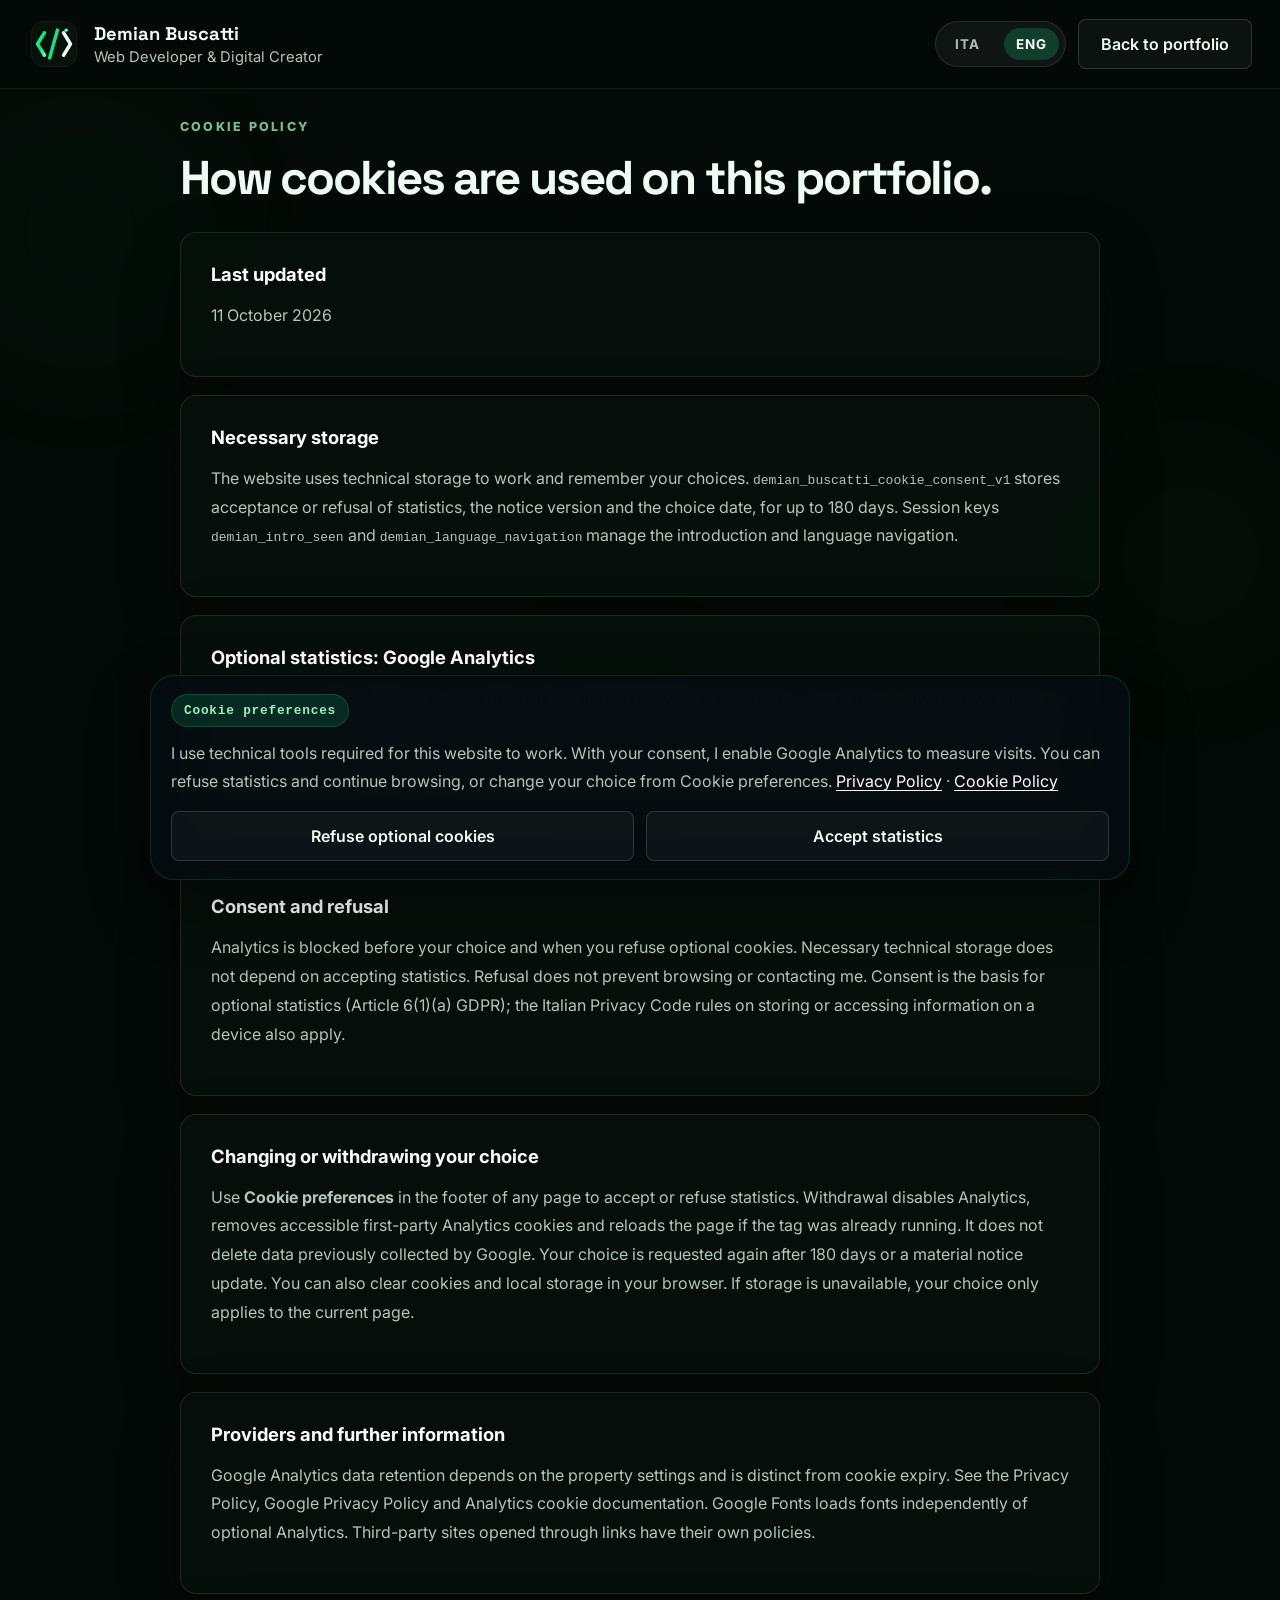
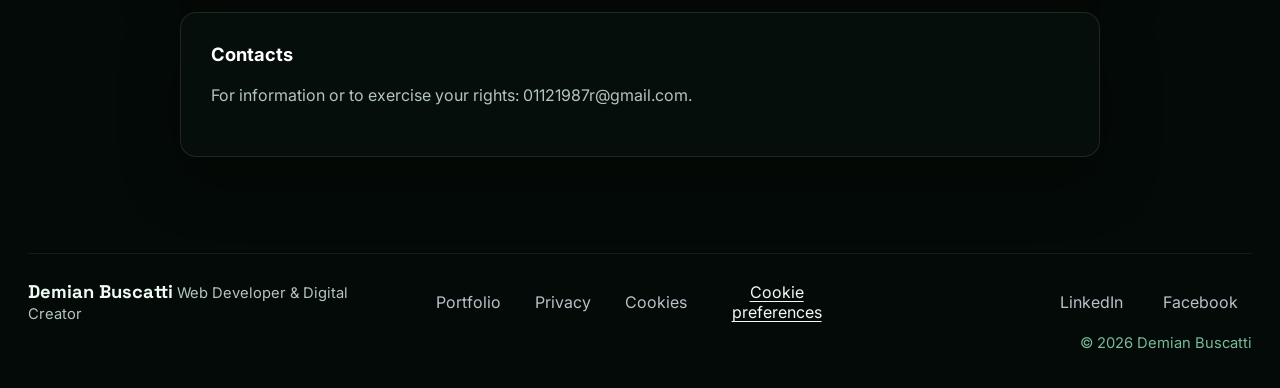
==== commit 7b5c5365: "Gate Analytics on consent and refine intro and bilingual content" ====
--- a/cookie-en.html
+++ b/cookie-en.html
@@ -4,37 +4,32 @@
     <meta charset="UTF-8" />
     <meta name="viewport" content="width=device-width, initial-scale=1.0" />
     <title>Cookie Policy | Demian Buscatti</title>
-    <!-- Google tag (gtag.js) -->
-    <script async src="https://www.googletagmanager.com/gtag/js?id=G-Z3J601SW05"></script>
-    <script>
-      window.dataLayer = window.dataLayer || [];
-      function gtag(){dataLayer.push(arguments);}
-      gtag('js', new Date());
-      gtag('config', 'G-Z3J601SW05');
-    </script>
-    <link rel="icon" href="favicon.ico" sizes="any" />
-    <link rel="icon" type="image/png" sizes="48x48" href="favicon.png" />
-    <link rel="icon" type="image/png" sizes="96x96" href="favicon-96x96.png" />
-    <link rel="icon" type="image/png" sizes="192x192" href="favicon-192x192.png" />
-    <link rel="icon" type="image/png" sizes="512x512" href="favicon-512x512.png" />
-    <link rel="apple-touch-icon" sizes="180x180" href="apple-touch-icon.png" />
-    <link rel="manifest" href="site.webmanifest" />
+    <script src="consent.js?v=20261011-14" defer></script>
+    <link rel="icon" type="image/svg+xml" href="/favicon.svg" />
+    <link rel="icon" type="image/x-icon" href="/favicon.ico" sizes="any" />
+    <link rel="shortcut icon" href="/favicon.ico" />
+    <link rel="icon" type="image/png" sizes="48x48" href="/favicon.png" />
+    <link rel="icon" type="image/png" sizes="96x96" href="/favicon-96x96.png" />
+    <link rel="icon" type="image/png" sizes="192x192" href="/favicon-192x192.png" />
+    <link rel="icon" type="image/png" sizes="512x512" href="/favicon-512x512.png" />
+    <link rel="apple-touch-icon" sizes="180x180" href="/apple-touch-icon.png" />
+    <link rel="manifest" href="/site.webmanifest" />
     <meta name="theme-color" content="#0b1020" />
-    <meta name="description" content="Cookie Policy of demianweb.it: technical cookies and equivalent local storage tools." />
+    <meta name="description" content="Cookie Policy of demianweb.it: necessary storage, optional Google Analytics and consent preferences." />
     <meta name="robots" content="index, follow" />
-    <link rel="canonical" href="https://www.demianweb.it/cookie-en.html" />
-    <link rel="alternate" hreflang="it" href="https://www.demianweb.it/cookie.html" />
-    <link rel="alternate" hreflang="en" href="https://www.demianweb.it/cookie-en.html" />
-    <link rel="alternate" hreflang="x-default" href="https://www.demianweb.it/cookie.html" />
+    <link rel="canonical" href="https://demianweb.it/cookie-en.html" />
+    <link rel="alternate" hreflang="it" href="https://demianweb.it/cookie.html" />
+    <link rel="alternate" hreflang="en" href="https://demianweb.it/cookie-en.html" />
+    <link rel="alternate" hreflang="x-default" href="https://demianweb.it/cookie.html" />
     <meta property="og:type" content="article" />
     <meta property="og:locale" content="en_US" />
     <meta property="og:title" content="Cookie Policy | Demian Buscatti" />
-    <meta property="og:description" content="Information on technical cookies and local storage tools used by demianweb.it." />
-    <meta property="og:url" content="https://www.demianweb.it/cookie-en.html" />
+    <meta property="og:description" content="Necessary storage, optional statistics and how to change cookie preferences." />
+    <meta property="og:url" content="https://demianweb.it/cookie-en.html" />
     <link rel="preconnect" href="https://fonts.googleapis.com" />
     <link rel="preconnect" href="https://fonts.gstatic.com" crossorigin />
     <link href="https://fonts.googleapis.com/css2?family=Inter:wght@400;500;600;700;800&family=Space+Grotesk:wght@500;700&display=swap" rel="stylesheet" />
-    <link rel="stylesheet" href="styles.css" />
+    <link rel="stylesheet" href="styles.css?v=20261011-14" />
   </head>
   <body>
     <div class="page-noise"></div>
@@ -45,7 +40,7 @@
     <header class="site-header is-solid">
       <div class="header-shell">
         <a class="brand" href="index-en.html" aria-label="Demian Buscatti home">
-          <span class="brand-mark"><img src="logo-demian-buscatti.svg" alt="Logo Demian Buscatti web developer sviluppo siti web e applicazioni" title="Demian Buscatti web developer sviluppo siti web su misura e applicazioni" /></span>
+          <span class="brand-mark"><img src="logo-demian-buscatti.svg" alt="DemianWeb logo" /></span>
           <span class="brand-copy">
             <strong>Demian Buscatti</strong>
             <span>Web Developer & Digital Creator</span>
@@ -71,45 +66,37 @@
 
           <article class="legal-card reveal is-visible">
             <h3>Last updated</h3>
-            <p>15 April 2026</p>
+            <p>11 October 2026</p>
           </article>
 
           <article class="legal-card reveal is-visible">
-            <h3>What cookies and equivalent tools are</h3>
-            <p>Cookies are text strings saved by your browser. Similar functions can also be performed by local storage tools (e.g. <code>localStorage</code>). In this policy they are described together.</p>
+            <h3>Necessary storage</h3>
+            <p>The website uses technical storage to work and remember your choices. <code>demian_buscatti_cookie_consent_v1</code> stores acceptance or refusal of statistics, the notice version and the choice date, for up to 180 days. Session keys <code>demian_intro_seen</code> and <code>demian_language_navigation</code> manage the introduction and language navigation.</p>
           </article>
 
           <article class="legal-card reveal is-visible">
-            <h3>Types used on this website</h3>
-            <ul>
-              <li>only technical cookies/storage strictly required for website functionality and cookie notice handling</li>
-              <li>no profiling, marketing or behavioral tracking cookies are directly set by this website</li>
-            </ul>
+            <h3>Optional statistics: Google Analytics</h3>
+            <p>Only after accepting statistics, this website loads Google Analytics 4, property <code>G-Z3J601SW05</code>, provided by Google, to measure visits and website usage. Analytics can process online identifiers, device and browser information, visited pages and interactions. Cookies include <code>_ga</code> and <code>_ga_*</code>, configured by this website to expire after 180 days without renewing that expiry on visits. This implementation does not enable advertising storage or personalised advertising.</p>
           </article>
 
           <article class="legal-card reveal is-visible">
-            <h3>Technical detail of cookies/storage</h3>
-            <ul>
-              <li><strong>Name:</strong> <code>demian_buscatti_cookie_consent_v1</code></li>
-              <li><strong>Purpose:</strong> store acknowledgment of the cookie notice</li>
-              <li><strong>Type:</strong> technical (first-party)</li>
-              <li><strong>Retention:</strong> up to 6 months from storage</li>
-            </ul>
+            <h3>Consent and refusal</h3>
+            <p>Analytics is blocked before your choice and when you refuse optional cookies. Necessary technical storage does not depend on accepting statistics. Refusal does not prevent browsing or contacting me. Consent is the basis for optional statistics (Article 6(1)(a) GDPR); the Italian Privacy Code rules on storing or accessing information on a device also apply.</p>
           </article>
 
           <article class="legal-card reveal is-visible">
-            <h3>Legal basis</h3>
-            <p>The use of strictly necessary technical cookies/equivalent tools relies on art. 6(1)(f) GDPR (legitimate interest) and on art. 122 of the Italian Privacy Code, as applicable.</p>
+            <h3>Changing or withdrawing your choice</h3>
+            <p>Use <strong>Cookie preferences</strong> in the footer of any page to accept or refuse statistics. Withdrawal disables Analytics, removes accessible first-party Analytics cookies and reloads the page if the tag was already running. It does not delete data previously collected by Google. Your choice is requested again after 180 days or a material notice update. You can also clear cookies and local storage in your browser. If storage is unavailable, your choice only applies to the current page.</p>
           </article>
 
           <article class="legal-card reveal is-visible">
-            <h3>Managing preferences</h3>
-            <p>You may delete cookies/local storage at any time via browser settings. After deletion, the notice can be shown again on the next visit.</p>
+            <h3>Providers and further information</h3>
+            <p>Google Analytics data retention depends on the property settings and is distinct from cookie expiry. See the <a href="privacy-en.html">Privacy Policy</a>, <a href="https://policies.google.com/privacy" target="_blank" rel="noreferrer">Google Privacy Policy</a> and <a href="https://support.google.com/analytics/answer/11397207" target="_blank" rel="noreferrer">Analytics cookie documentation</a>. Google Fonts loads fonts independently of optional Analytics. Third-party sites opened through links have their own policies.</p>
           </article>
 
           <article class="legal-card reveal is-visible">
             <h3>Contacts</h3>
-            <p>For any information: <a href="mailto:01121987r@gmail.com">01121987r@gmail.com</a>.</p>
+            <p>For information or to exercise your rights: <a href="mailto:01121987r@gmail.com">01121987r@gmail.com</a>.</p>
           </article>
         </div>
       </section>
@@ -125,6 +112,7 @@
           <a href="index-en.html">Portfolio</a>
           <a href="privacy-en.html">Privacy</a>
           <a href="cookie-en.html">Cookies</a>
+          <button class="cookie-preferences" type="button" data-cookie-preferences>Cookie preferences</button>
         </div>
         <div class="footer-meta">
           <a href="https://www.linkedin.com/in/demian-buscatti-9a42303ab" target="_blank" rel="noreferrer">LinkedIn</a>
@@ -134,6 +122,6 @@
       </div>
     </footer>
 
-    <script src="script.js"></script>
+    <script src="script.js?v=20261011-14"></script>
   </body>
 </html>
--- a/styles.css
+++ b/styles.css
@@ -4,16 +4,16 @@
   --panel: rgba(255, 255, 255, 0.06);
   --panel-strong: rgba(255, 255, 255, 0.1);
   --text: #eefcf4;
-  --muted: rgba(212, 241, 224, 0.72);
+  --muted: #b4c5bc;
   --line: rgba(255, 255, 255, 0.12);
   --blue: #14ff9d;
   --violet: #0fe07b;
   --cyan: #58ffd1;
   --glow: linear-gradient(135deg, rgba(20, 255, 157, 0.86), rgba(15, 224, 123, 0.74), rgba(88, 255, 209, 0.72));
   --shadow: 0 24px 60px rgba(0, 0, 0, 0.28);
-  --radius-xl: 34px;
-  --radius-lg: 24px;
-  --radius-md: 18px;
+  --radius-xl: 16px;
+  --radius-lg: 12px;
+  --radius-md: 8px;
 }
 
 * {
@@ -27,15 +27,17 @@
 body {
   margin: 0;
   font-family: "Inter", sans-serif;
-  background: radial-gradient(circle at top left, rgba(20, 255, 157, 0.12), transparent 22%),
-    radial-gradient(circle at 80% 10%, rgba(88, 255, 209, 0.1), transparent 22%),
-    linear-gradient(180deg, #030806, #07110c 42%, #030806 100%);
+  background: var(--bg);
   color: var(--text);
   overflow-x: hidden;
 }
 
 body.menu-open {
   overflow: hidden;
+}
+
+body.modal-open .whatsapp-float {
+  display: none;
 }
 
 img {
@@ -58,7 +60,7 @@
   position: fixed;
   inset: 0;
   pointer-events: none;
-  opacity: 0.12;
+  opacity: 0.025;
   background-image: radial-gradient(rgba(255, 255, 255, 0.22) 0.4px, transparent 0.4px);
   background-size: 10px 10px;
 }
@@ -68,7 +70,7 @@
   border-radius: 999px;
   filter: blur(80px);
   pointer-events: none;
-  opacity: 0.45;
+  opacity: 0.08;
 }
 
 .ambient-a {
@@ -98,7 +100,7 @@
 .section-shell,
 .header-shell {
   width: min(100%, calc(100% - 56px));
-  max-width: 1440px;
+  max-width: 1320px;
   margin: 0 auto;
 }
 
@@ -107,12 +109,12 @@
   top: 0;
   z-index: 60;
   backdrop-filter: blur(18px);
-  background: rgba(4, 10, 7, 0.44);
+  background: rgba(4, 10, 7, 0.94);
   border-bottom: 1px solid rgba(255, 255, 255, 0.06);
 }
 
 .site-header.is-solid {
-  background: rgba(4, 10, 7, 0.84);
+  background: rgba(4, 10, 7, 0.98);
 }
 
 .header-shell {
@@ -244,8 +246,10 @@
   justify-content: center;
   gap: 10px;
   padding: 14px 22px;
-  border-radius: 999px;
+  border-radius: 8px;
   border: 1px solid transparent;
+  font-weight: 600;
+  min-height: 48px;
   cursor: pointer;
   transition: transform 0.25s ease, box-shadow 0.25s ease, background 0.25s ease, border-color 0.25s ease;
 }
@@ -254,23 +258,10 @@
   transform: translateY(-2px);
 }
 
-.hero-actions .btn {
-  animation: heroButtonFloat 4.8s cubic-bezier(0.42, 0, 0.2, 1) infinite;
-  will-change: transform, box-shadow;
-}
-
-.hero-actions .btn:nth-child(2) {
-  animation-delay: 0.8s;
-}
-
-.hero-actions .btn:hover {
-  animation-play-state: paused;
-}
-
 .btn-primary {
-  background: var(--glow);
-  color: #fff;
-  box-shadow: 0 16px 38px rgba(20, 255, 157, 0.2);
+  background: var(--blue);
+  color: #042015;
+  box-shadow: none;
 }
 
 .btn-outline {
@@ -327,16 +318,17 @@
 }
 
 .portfolio-section {
-  padding-bottom: 20px;
+  padding-bottom: 96px;
 }
 
 .process-section {
-  padding-top: 10px;
+  padding-top: 96px;
+  background: var(--bg-alt);
 }
 
 .hero-section {
   position: relative;
-  min-height: 100vh;
+  min-height: auto;
   display: grid;
   align-items: start;
   overflow: hidden;
@@ -344,9 +336,10 @@
 
 @media (min-width: 901px) {
   .hero-section {
-    min-height: calc(100vh - 88px);
-    padding-top: 56px;
-    padding-bottom: 72px;
+    min-height: 700px;
+    padding-top: 84px;
+    padding-bottom: 84px;
+    align-items: center;
   }
 }
 
@@ -385,9 +378,9 @@
   padding-top: 0;
   z-index: 1;
   display: grid;
-  grid-template-columns: minmax(0, 1fr) minmax(320px, 460px);
-  gap: 40px;
-  align-items: start;
+  grid-template-columns: minmax(0, 1.05fr) minmax(0, 1fr);
+  gap: 64px;
+  align-items: center;
 }
 
 .eyebrow {
@@ -413,17 +406,21 @@
 
 .hero-copy h1 {
   max-width: 840px;
-  font-size: clamp(2.8rem, 5.8vw, 5.2rem);
+  font-size: clamp(3rem, 5.5vw, 5.5rem);
+  line-height: 1.04;
+  text-wrap: balance;
 }
 
 .hero-copy .eyebrow {
-  font-size: 0.58rem;
-  letter-spacing: 0.14em;
+  font-size: 0.72rem;
+  letter-spacing: 0.1em;
 }
 
 .section h2 {
   max-width: 900px;
-  font-size: clamp(2.8rem, 5vw, 5rem);
+  font-size: clamp(2.3rem, 3.7vw, 3.6rem);
+  line-height: 1.1;
+  text-wrap: balance;
 }
 
 .hero-copy p,
@@ -484,13 +481,18 @@
 }
 
 .hero-metrics article {
-  padding: 16px 18px;
-  border-radius: 20px;
+  padding: 0 18px 0 0;
+  border-radius: 0;
+  border: 0;
+  border-right: 1px solid var(--line);
+  background: transparent;
+  box-shadow: none;
+  backdrop-filter: none;
 }
 
 .hero-metrics strong {
   display: block;
-  font-size: 1.6rem;
+  font-size: 1.05rem;
 }
 
 .hero-metrics strong small {
@@ -506,7 +508,7 @@
 
 .hero-visual {
   position: relative;
-  min-height: 620px;
+  min-height: 0;
 }
 
 .orbital {
@@ -615,7 +617,12 @@
 .glass-panel {
   padding: 24px;
   transition: transform 0.35s ease, box-shadow 0.35s ease, border-color 0.35s ease;
-  animation: introPulse 2.8s ease-in-out infinite;
+  background: transparent;
+  border: 0;
+  border-top: 1px solid var(--line);
+  border-radius: 0;
+  box-shadow: none;
+  backdrop-filter: none;
 }
 
 .intro-panels .glass-panel:nth-child(2) {
@@ -631,7 +638,7 @@
 }
 
 .glass-panel:hover {
-  transform: translateY(-8px) scale(1.06);
+  transform: translateY(-3px);
   box-shadow: 0 30px 64px rgba(0, 0, 0, 0.34);
   border-color: rgba(20, 255, 157, 0.24);
   animation-play-state: paused;
@@ -681,10 +688,6 @@
 .portfolio-grid {
   grid-template-columns: repeat(3, minmax(0, 1fr));
   grid-auto-rows: auto;
-}
-
-.portfolio-section .section-heading {
-  margin-bottom: 28px;
 }
 
 .project-card,
@@ -810,11 +813,11 @@
 }
 
 .project-card.large:hover {
-  transform: translateY(-10px) scale(1.05);
+  transform: translateY(-4px);
   z-index: 3;
 }
 
-.project-card:has(a[href*="aurea-atelier"]):hover {
+.project-card:has(a[href*="wishtravel.it"]):hover {
   transform: translateY(-10px) scaleX(1.08) scaleY(1.03);
   z-index: 3;
 }
@@ -907,7 +910,7 @@
 }
 
 .timeline-step:hover {
-  transform: translateY(-10px) scale(1.05);
+  transform: translateY(-4px);
   box-shadow: 0 30px 64px rgba(0, 0, 0, 0.34);
   border-color: rgba(20, 255, 157, 0.28);
 }
@@ -923,7 +926,7 @@
   background: linear-gradient(135deg, rgba(20, 255, 157, 0.16), rgba(15, 224, 123, 0.18));
   border: 1px solid rgba(255, 255, 255, 0.12);
   font-weight: 700;
-  animation: timelineBadgeFloat 2.6s ease-in-out infinite;
+  color: var(--blue);
 }
 
 .skills-grid {
@@ -932,13 +935,15 @@
 
 .pricing-grid {
   display: grid;
-  grid-template-columns: repeat(4, minmax(0, 1fr));
-  gap: 18px;
-  margin-top: 28px;
+  grid-template-columns: repeat(2, minmax(0, 1fr));
+  gap: 24px;
+  margin-top: 36px;
 }
 
 .pricing-card {
   position: relative;
+  display: flex;
+  flex-direction: column;
   overflow: hidden;
   padding: 28px;
   border-radius: var(--radius-xl);
@@ -950,7 +955,7 @@
 }
 
 .pricing-card:hover {
-  transform: translateY(-10px) scale(1.05);
+  transform: translateY(-4px);
   box-shadow: 0 34px 70px rgba(0, 0, 0, 0.36);
   border-color: rgba(20, 255, 157, 0.24);
 }
@@ -989,7 +994,31 @@
   margin-top: 2px;
 }
 
+.pricing-included,
+.pricing-terms {
+  margin-top: 24px;
+  padding-top: 20px;
+  border-top: 1px solid rgba(255, 255, 255, 0.1);
+}
+
+.pricing-card .pricing-included {
+  margin-bottom: 20px;
+}
+
+.pricing-terms h3 {
+  margin: 0 0 10px;
+  font-family: "Space Grotesk", sans-serif;
+  font-size: 1rem;
+}
+
+.pricing-terms p {
+  margin: 0 0 20px;
+  color: var(--muted);
+  line-height: 1.8;
+}
+
 .pricing-label {
+  align-self: flex-start;
   display: inline-flex;
   margin-bottom: 18px;
   padding: 7px 12px;
@@ -1003,23 +1032,16 @@
 }
 
 .pricing-badge {
-  position: absolute;
-  left: -160px;
-  bottom: 24px;
+  position: relative;
+  display: inline-block;
+  align-self: flex-start;
+  margin-top: auto;
   padding: 10px 16px;
   border-radius: 999px;
   background: linear-gradient(135deg, rgba(20, 255, 157, 0.92), rgba(88, 255, 209, 0.86));
   color: #052014;
   font-weight: 800;
   box-shadow: 0 18px 36px rgba(20, 255, 157, 0.2);
-  transition: transform 0.4s ease, left 0.4s ease, opacity 0.4s ease;
-  opacity: 0;
-}
-
-.pricing-card.has-price:hover .pricing-badge {
-  left: 24px;
-  opacity: 1;
-  transform: translateY(-6px);
 }
 
 .skill-chip {
@@ -1154,34 +1176,36 @@
 
 .testimonial-slider {
   display: grid;
-  grid-template-columns: 56px minmax(0, 1fr) 56px;
+  grid-template-columns: auto minmax(0, 1fr) auto;
   gap: 16px;
   align-items: center;
   margin-top: 28px;
 }
 
-.slider-arrow {
-  width: 56px;
-  height: 56px;
+.slider-control {
+  min-height: 44px;
+  padding: 12px 16px;
   border-radius: 18px;
   border: 1px solid rgba(255, 255, 255, 0.12);
   background: rgba(255, 255, 255, 0.04);
   color: #fff;
-  font-size: 2rem;
+  font-size: 0.85rem;
   cursor: pointer;
 }
 
 .testimonial-track {
   position: relative;
+  display: grid;
   min-height: 280px;
 }
 
 .testimonial-card {
-  position: absolute;
-  inset: 0;
+  position: relative;
+  grid-area: 1 / 1;
   padding: 34px;
   opacity: 0;
-  transform: translateX(40px) scale(0.98);
+  transform: translateY(12px);
+  visibility: hidden;
   pointer-events: none;
   transition: opacity 0.45s ease, transform 0.45s ease;
 }
@@ -1189,8 +1213,11 @@
 .testimonial-card.is-active {
   opacity: 1;
   transform: translateX(0) scale(1);
+  visibility: visible;
   pointer-events: auto;
 }
+
+.testimonial-card[hidden] { display: none; }
 
 .testimonial-card strong {
   display: block;
@@ -1201,6 +1228,17 @@
   padding: 28px;
   display: grid;
   gap: 18px;
+}
+
+.contact-inline-row {
+  display: grid;
+  gap: 18px;
+}
+
+@media (min-width: 901px) {
+  .contact-inline-row {
+    grid-template-columns: repeat(2, minmax(0, 1fr));
+  }
 }
 
 .contact-form input,
@@ -1243,10 +1281,11 @@
 .modal {
   position: fixed;
   inset: 0;
-  z-index: 80;
+  z-index: 1300;
   display: none;
   padding: 18px 0;
   overflow-y: auto;
+  overscroll-behavior: contain;
 }
 
 .modal.is-open {
@@ -1455,6 +1494,8 @@
 }
 
 .cookie-panel {
+  max-height: calc(100dvh - 40px);
+  overflow-y: auto;
   max-width: 980px;
   margin: 0 auto;
   padding: 18px 20px;
@@ -1498,6 +1539,22 @@
 
 .cookie-actions .btn {
   min-width: 146px;
+  flex: 1 1 0;
+}
+
+.intro-playing .cookie-banner {
+  visibility: hidden;
+}
+
+.cookie-preferences {
+  padding: 0;
+  border: 0;
+  background: transparent;
+  color: inherit;
+  font: inherit;
+  cursor: pointer;
+  text-decoration: underline;
+  text-underline-offset: 3px;
 }
 
 .site-footer {
@@ -1574,8 +1631,8 @@
 }
 
 .reveal {
-  opacity: 0;
-  transform: translateY(34px);
+  opacity: 1;
+  transform: none;
   transition: opacity 0.8s ease, transform 0.8s ease;
 }
 
@@ -1768,7 +1825,7 @@
     padding: 26px;
   }
 
-  .slider-arrow {
+  .slider-control {
     display: none;
   }
 
@@ -1814,7 +1871,6 @@
     grid-template-columns: 1fr;
   }
 
-  .hero-visual,
   .code-card,
   .stack-card {
     display: none !important;
@@ -2117,6 +2173,18 @@
     background: linear-gradient(180deg, rgba(5, 8, 20, 0.02), rgba(5, 8, 20, 0.84));
   }
 
+  .portfolio-mobile .project-overlay {
+    background: linear-gradient(180deg, rgba(3, 6, 12, 0.22), rgba(3, 6, 12, 0.92));
+    backdrop-filter: blur(2px);
+  }
+
+  .portfolio-mobile .project-overlay h3,
+  .portfolio-mobile .project-overlay p,
+  .portfolio-mobile .project-overlay span,
+  .portfolio-mobile .project-tags span {
+    text-shadow: 0 2px 10px rgba(0, 0, 0, 0.55);
+  }
+
   .project-overlay h3 {
     font-size: 1.45rem;
     line-height: 1.02;
@@ -2176,7 +2244,7 @@
     gap: 12px;
   }
 
-  .slider-arrow {
+  .slider-control {
     display: none;
   }
 
@@ -2186,8 +2254,24 @@
 
   .modal-dialog {
     width: min(100%, calc(100% - 16px));
-    margin: 8px auto;
+    margin: 20px auto;
     padding: 22px;
+  }
+
+  #callModal {
+    padding-top: calc(98px + env(safe-area-inset-top));
+    padding-bottom: calc(28px + env(safe-area-inset-bottom));
+  }
+
+  #callModal .modal-dialog {
+    max-height: calc(100dvh - 126px - env(safe-area-inset-top) - env(safe-area-inset-bottom));
+    overflow-y: auto;
+  }
+
+  #callModal .modal-close {
+    top: 14px;
+    right: 14px;
+    z-index: 2;
   }
 
   .footer-layout {
@@ -2198,3 +2282,203 @@
     justify-content: flex-start;
   }
 }
+
+/* Studio identity and compact, selectable portfolio. */
+.studio-page .hero-copy h1 em { color: var(--blue); font-style: normal; }
+.studio-page .hero-section { min-height: auto; padding: 64px 0 68px; }
+.studio-page .portfolio-section { padding: 32px 0; }
+.studio-page .hero-shell { grid-template-columns: minmax(0, 1.65fr) minmax(0, .7fr); gap: 64px; align-items: center; }
+.studio-page .hero-copy h1 { font-size: clamp(3.5rem, 6.9vw, 6.7rem); line-height: 1.02; letter-spacing: -.065em; max-width: none; }
+.studio-page .hero-copy p { max-width: 660px; font-size: 1rem; margin-top: 26px; }
+.studio-page .hero-actions { margin-top: 26px; }
+.hero-signature { align-self: stretch; display: flex; flex-direction: column; justify-content: center; padding-left: 36px; border-left: 1px solid var(--line); }
+.signature-mark { display: flex; align-items: center; justify-content: center; font-family: "Space Grotesk", sans-serif; font-size: clamp(6rem, 14vw, 13rem); letter-spacing: -.12em; line-height: 1; padding-right: .15em; }
+.signature-mark span:first-child, .signature-mark i { color: var(--blue); }
+.signature-mark i { font-style: normal; }
+.signature-caption { margin-top: 36px; padding-top: 22px; border-top: 1px solid var(--line); }
+.signature-caption > span { font-size: .7rem; letter-spacing: .16em; color: var(--blue); }
+.signature-caption p { font-size: .92rem; color: var(--muted); line-height: 1.7; }
+.portfolio-heading { display: flex; justify-content: space-between; align-items: flex-end; gap: 48px; margin-bottom: 28px; }
+.studio-page .portfolio-heading h2 { font-size: clamp(2.1rem, 3vw, 2.8rem); }
+.portfolio-heading > p { max-width: 340px; margin: 0 0 4px; color: var(--muted); line-height: 1.65; font-size: .92rem; }
+.project-tabs { display: grid; grid-template-columns: repeat(5, minmax(0, 1fr)); border-bottom: 1px solid var(--line); margin-bottom: 24px; }
+.project-tabs[hidden], .project-study[hidden] { display: none; }
+.project-tab { display: flex; align-items: flex-start; gap: 12px; min-width: 0; padding: 16px 14px; border: 0; border-bottom: 3px solid transparent; background: transparent; color: var(--muted); text-align: left; cursor: pointer; transition: background .2s ease, border-color .2s ease; }
+.project-tab-number { color: var(--muted); font-size: .68rem; padding-top: 3px; }
+.project-tab strong { display: block; font-weight: 600; font-size: .88rem; line-height: 1.4; }
+.project-tab small { display: block; margin-top: 5px; font-size: .72rem; }
+.project-tab:hover { color: var(--text); background: #ffffff05; }
+.project-tab[aria-selected="true"] { color: var(--text); background: #14ff9d09; border-bottom-color: var(--blue); }
+.project-tab[aria-selected="true"] .project-tab-number { color: var(--blue); }
+.project-tab:focus-visible { outline-offset: -4px; }
+.project-study { display: grid; grid-template-columns: minmax(0, 1.45fr) minmax(0, 1fr); gap: 36px; align-items: start; margin-top: 24px; }
+.project-gallery.is-enhanced .project-study { margin-top: 0; min-height: 465px; }
+.study-preview { display: block; overflow: hidden; border: 1px solid #385348; border-radius: 12px; background: #0d1b14; transition: border-color .25s ease; }
+.study-preview:hover { border-color: var(--blue); }
+.study-browser { display: flex; align-items: center; justify-content: space-between; gap: 12px; padding: 12px 16px; color: var(--muted); font-size: .7rem; border-bottom: 1px solid var(--line); }
+.study-browser > span:nth-child(2) { overflow-wrap: anywhere; text-align: center; }
+.study-preview img { aspect-ratio: 16 / 9; object-fit: cover; object-position: top; }
+.study-open { display: flex; justify-content: space-between; align-items: center; padding: 14px 18px; color: var(--text); font-size: .82rem; }
+.study-copy { padding-top: 8px; }
+.study-copy .eyebrow { margin-bottom: 10px; font-size: .68rem; letter-spacing: .12em; }
+.study-copy h3 { font-family: "Space Grotesk", sans-serif; font-size: clamp(1.65rem, 2.2vw, 2.1rem); letter-spacing: -.045em; margin: 0 0 12px; }
+.study-copy h4 { font-size: 1rem; line-height: 1.5; font-weight: 500; margin: 0 0 16px; }
+.study-copy p { color: var(--muted); font-size: .91rem; line-height: 1.65; margin: 0 0 12px; }
+.study-tags { display: flex; flex-wrap: wrap; list-style: none; gap: 6px; padding: 0; margin: 18px 0; }
+.study-tags li { border: 1px solid var(--line); border-radius: 5px; padding: 6px 8px; font-size: .66rem; color: var(--muted); }
+.study-link { display: inline-block; font-size: .83rem; color: var(--blue); overflow-wrap: anywhere; padding: 8px 0; }
+.study-link:hover { text-decoration: underline; text-underline-offset: 4px; }
+.studio-page .section-intro { border-top: 1px solid var(--line); }
+.studio-page .section-heading { margin-bottom: 36px; }
+.studio-page .intro-panels { margin-top: 0; gap: 0; }
+.studio-page .glass-panel strong { display: block; font-size: 1rem; font-weight: 500; }
+.studio-page .glass-panel span { display: block; margin-bottom: 8px; color: var(--blue); font-size: .75rem; text-transform: uppercase; letter-spacing: .08em; }
+.studio-page .timeline-step, .studio-page .pricing-card { box-shadow: none; backdrop-filter: none; background: #0b1710; }
+:where(a, button, input, textarea):focus-visible { outline: 2px solid var(--cyan); outline-offset: 4px; }
+section[id] { scroll-margin-top: 110px; }
+@media (max-width: 1180px) and (min-width: 761px) {
+  .studio-page .hero-shell { gap: 32px; }
+  .studio-page .hero-copy h1 { font-size: clamp(3.1rem, 6.5vw, 5rem); }
+  .project-tab { padding: 12px 8px; gap: 7px; }
+  .project-tab strong { font-size: .78rem; }
+  .project-study { gap: 24px; }
+  .study-copy p { font-size: .87rem; }
+}
+@media (max-width: 900px) {
+  .studio-page .hero-shell { grid-template-columns: minmax(0, 1fr); }
+  .hero-signature { display: none; }
+  .studio-page .hero-copy h1 { max-width: 740px; }
+  .project-study { grid-template-columns: minmax(0, 1.1fr) minmax(0, 1fr); gap: 20px; }
+  .study-copy h3 { font-size: 1.6rem; }
+  .study-copy h4 { font-size: .9rem; }
+  .portfolio-heading { gap: 28px; }
+  .portfolio-heading > p { max-width: 230px; font-size: .85rem; }
+}
+@media (max-width: 760px) {
+  .studio-page .header-shell, .studio-page .section-shell, .studio-page .mobile-nav { width: calc(100% - 36px); }
+  .studio-page .header-shell { align-items: center; gap: 8px; }
+  .studio-page .brand { gap: 7px; }
+  .studio-page .brand-mark { flex-shrink: 0; width: 30px; height: 36px; }
+  .studio-page .brand-copy strong { font-size: .88rem; line-height: 1.2; }
+  .studio-page .brand-copy span { font-size: .62rem; max-width: 130px; }
+  .studio-page .lang-switch { gap: 0; padding: 3px; }
+  .studio-page .lang-switch a { min-width: 32px; padding: 8px 5px; font-size: .65rem; }
+  .studio-page .menu-toggle { width: 40px; height: 40px; border-radius: 8px; }
+  .studio-page .hero-section { padding: 48px 0 56px; }
+  .studio-page .hero-copy h1 { max-width: none; font-size: clamp(2.6rem, 11.5vw, 4.4rem); line-height: 1.06; }
+  .studio-page .hero-copy .eyebrow { font-size: .65rem; line-height: 1.6; }
+  .studio-page .hero-actions { display: grid; grid-template-columns: repeat(2, minmax(0, 1fr)); align-items: stretch; }
+  .studio-page .hero-actions .btn { width: 100%; min-width: 0; min-height: 54px; height: 100%; padding: 12px 8px; font-size: clamp(.75rem, 3.5vw, .85rem); line-height: 1.35; }
+  .portfolio-heading { display: block; margin-bottom: 22px; }
+  .portfolio-heading > p { max-width: none; margin-top: 14px; }
+  .project-tabs { display: flex; flex-wrap: nowrap; gap: 8px; overflow-x: auto; overscroll-behavior-x: contain; scroll-snap-type: x proximity; scroll-padding-inline: 4px; padding: 4px 4px 10px; margin-bottom: 16px; border-bottom: 0; scrollbar-width: thin; scrollbar-color: #14ff9d #14251b; }
+  .project-tabs::-webkit-scrollbar { height: 4px; }
+  .project-tabs::-webkit-scrollbar-track { background: #14251b; border-radius: 4px; }
+  .project-tabs::-webkit-scrollbar-thumb { background: #14ff9d; border-radius: 4px; }
+  .project-tab { flex: 0 0 auto; min-width: 150px; scroll-snap-align: start; border: 1px solid var(--line); border-radius: 6px; padding: 12px; gap: 8px; }
+  .project-tab[aria-selected="true"] { border-color: var(--blue); }
+  .project-tab strong { font-size: .78rem; white-space: nowrap; }
+  .project-tab small { margin-top: 2px; font-size: .65rem; }
+  .project-study { grid-template-columns: minmax(0, 1fr); gap: 18px; }
+  .project-gallery.is-enhanced .project-study { min-height: 0; }
+  .study-preview img { aspect-ratio: 16 / 10; }
+  .study-copy { padding-top: 0; }
+  .study-copy p { font-size: .92rem; }
+  .study-copy h3 { font-size: 1.75rem; }
+  .study-copy h4 { font-size: .98rem; }
+  .studio-page .section { padding: 56px 0; }
+  .studio-page .section h2 { font-size: clamp(2rem, 7.7vw, 3rem); line-height: 1.12; }
+  .studio-page .process-section h2 { font-size: clamp(1.5rem, 6.5vw, 1.85rem); line-height: 1.25; }
+  .studio-page .timeline { grid-template-columns: minmax(0, 1fr); gap: 12px; margin-top: 22px; }
+  .studio-page .timeline::before { display: none; }
+  .studio-page .timeline-step { display: grid; grid-template-columns: 36px minmax(0, 1fr); align-items: start; gap: 12px; min-width: 0; padding: 16px; border-radius: 12px; }
+  .studio-page .timeline-step:hover { transform: none; }
+  .studio-page .timeline-step > span { position: static; width: 36px; height: 36px; border-radius: 8px; font-size: .78rem; }
+  .studio-page .timeline-step > div { min-width: 0; }
+  .studio-page .timeline-step h3 { margin: 0 0 8px; font-size: 1.05rem; line-height: 1.35; overflow-wrap: anywhere; }
+  .studio-page .timeline-step p { margin: 0; font-size: .9rem; line-height: 1.6; }
+  .studio-page .project-card { border-radius: 12px; }
+  .studio-page .testimonial-slider { grid-template-columns: repeat(2, minmax(0, 1fr)); }
+  .studio-page .testimonial-track { grid-column: 1 / -1; grid-row: 1; min-width: 0; }
+  .studio-page .testimonial-slider .slider-control { display: block; grid-row: 2; }
+  .studio-page .testimonial-card { padding: 22px; }
+}
+/* Logo-first code sequence. Explicit durations also retain motion on mobile. */
+body.intro-playing { overflow: hidden; }
+.site-intro[hidden] { display: none; }
+.site-intro { position: fixed; inset: 0; z-index: 4000; display: grid; place-items: center; overflow: hidden; background: #040a07; color: #eefcf4; transition: opacity .45s ease, visibility .45s ease; }
+.intro-grid { position: absolute; inset: -20%; background-image: linear-gradient(#14ff9d0c 1px, transparent 1px), linear-gradient(90deg, #14ff9d0c 1px, transparent 1px); background-size: 64px 64px; transform: perspective(650px) rotateX(18deg); mask-image: radial-gradient(ellipse, #000, transparent 72%); animation: intro-grid-drift 3.3s ease-out both; }
+.intro-orbit { position: absolute; width: min(85vw, 850px); aspect-ratio: 1; border: 1px solid #14ff9d24; border-radius: 50%; background: radial-gradient(circle, #14ff9d0d, transparent 65%); animation: intro-orbit-in 2.6s cubic-bezier(.2,.7,.2,1) both; }
+.intro-orbit::after { content: ''; position: absolute; inset: 12%; border: 1px dashed #14ff9d20; border-radius: 50%; }
+.intro-skip { position: absolute; top: max(24px, env(safe-area-inset-top)); right: max(24px, env(safe-area-inset-right)); min-height: 44px; padding: 10px 12px; border: 1px solid #355144; border-radius: 6px; background: #0b1710; color: #eefcf4; cursor: pointer; font-size: .8rem; }
+.intro-skip span { margin-left: 18px; font-family: monospace; font-size: .65rem; color: #a9bfb3; }
+.intro-skip:hover { border-color: #14ff9d; }
+.intro-stage { position: relative; display: grid; grid-template-columns: 230px minmax(0, 1fr); align-items: center; gap: 56px; width: min(880px, calc(100% - 64px)); transition: transform .45s cubic-bezier(.4,0,.2,1), opacity .45s ease; }
+.intro-symbol { position: relative; }
+.intro-coordinate { display: block; margin-bottom: 18px; font-family: monospace; font-size: .68rem; letter-spacing: .18em; color: #a9bfb3; animation: intro-text-in .6s .2s both; }
+.intro-logo { width: 100%; display: block; overflow: visible; filter: drop-shadow(0 0 26px #14ff9d20); }
+.intro-frame { transform-origin: center; animation: intro-frame-in 1.1s cubic-bezier(.2,.8,.2,1) both; }
+.intro-bracket, .intro-slash { stroke-dasharray: 1; stroke-dashoffset: 1; transform-origin: center; animation: intro-logo-draw 1.1s .25s cubic-bezier(.2,.8,.2,1) both; }
+.intro-left { animation-name: intro-left-draw; }
+.intro-right { animation-name: intro-right-draw; }
+.intro-slash { animation-name: intro-slash-draw; animation-delay: .55s; }
+.intro-dot { animation: intro-text-in .4s 1.2s both; }
+.intro-kicker { font: .7rem monospace; letter-spacing: .15em; color: #14ff9d; margin: 0 0 16px; animation: intro-text-in .7s .5s both; }
+.intro-content h2 { margin: 0 0 26px; font: 700 clamp(2.5rem, 5.5vw, 4.6rem)/1 "Space Grotesk", sans-serif; letter-spacing: -.065em; animation: intro-text-in .8s .7s both; }
+.intro-content h2 > span:first-child { color: #14ff9d; }
+.intro-cursor { display: inline-block; color: #14ff9d; animation: intro-cursor-pulse 1s 1.3s 2 both; }
+.intro-editor { padding: 14px 0; border-top: 1px solid #294137; border-bottom: 1px solid #294137; font: clamp(.68rem, 1vw, .82rem)/1.9 monospace; }
+.intro-editor > div { display: flex; gap: 18px; animation: intro-text-in .5s 1s both; }
+.intro-editor > div:nth-child(2) { animation-delay: 1.3s; }
+.intro-editor > div:nth-child(3) { animation-delay: 1.6s; }
+.intro-line-number { color: #7b9486; }
+.intro-editor b { color: #58ffd1; font-weight: 400; }
+.intro-editor i { color: #14ff9d; font-style: normal; }
+.intro-comment { color: #a9bfb3; }
+.intro-caption { font-size: .82rem; color: #a9bfb3; margin: 18px 0 0; animation: intro-text-in .6s 1.8s both; }
+.intro-footer { position: absolute; bottom: max(32px, env(safe-area-inset-bottom)); left: 32px; right: 32px; display: flex; align-items: center; gap: 28px; font: .65rem monospace; letter-spacing: .12em; color: #a9bfb3; }
+.intro-track { height: 5px; background: #294137; flex: 1; overflow: hidden; border-radius: 999px; box-shadow: 0 0 12px #14ff9d18; }
+.intro-track span { display: block; width: 100%; height: 100%; border-radius: inherit; background: linear-gradient(90deg, #0fe07b, #14ff9d, #58ffd1); transform-origin: left; transform: scaleX(0); }
+.intro-progress { min-width: 4ch; text-align: right; font-variant-numeric: tabular-nums; }
+.site-intro.is-leaving { opacity: 0; visibility: hidden; }
+.site-intro.is-leaving .intro-stage { transform: translateY(-35px) scale(1.04); opacity: 0; }
+@keyframes intro-text-in { from { opacity: 0; transform: translateY(14px); } to { opacity: 1; transform: translateY(0); } }
+@keyframes intro-frame-in { from { opacity: 0; transform: scale(.75) rotate(-12deg); } to { opacity: 1; transform: scale(1) rotate(0); } }
+@keyframes intro-logo-draw { to { stroke-dashoffset: 0; } }
+@keyframes intro-left-draw { from { stroke-dashoffset: 1; transform: translateX(-24px); } to { stroke-dashoffset: 0; transform: translateX(0); } }
+@keyframes intro-right-draw { from { stroke-dashoffset: 1; transform: translateX(24px); } to { stroke-dashoffset: 0; transform: translateX(0); } }
+@keyframes intro-slash-draw { from { stroke-dashoffset: 1; transform: rotate(-30deg) scale(.7); } to { stroke-dashoffset: 0; transform: rotate(0) scale(1); } }
+@keyframes intro-grid-drift { from { opacity: 0; transform: perspective(650px) rotateX(30deg) translateY(40px); } to { opacity: 1; transform: perspective(650px) rotateX(18deg) translateY(0); } }
+@keyframes intro-orbit-in { from { opacity: 0; transform: scale(.65) rotate(-30deg); } to { opacity: 1; transform: scale(1) rotate(0); } }
+@keyframes intro-cursor-pulse { 0%, 100% { opacity: 1; } 50% { opacity: .25; } }
+@media (max-width: 760px) {
+  .site-intro { transition-duration: .45s !important; }
+  .intro-stage { grid-template-columns: minmax(0, 1fr); gap: 24px; width: calc(100% - 48px); transition-duration: .45s !important; }
+  .intro-symbol { width: 130px; margin: auto; }
+  .intro-coordinate { text-align: center; font-size: .6rem; }
+  .intro-content h2 { font-size: clamp(2.6rem, 12vw, 4rem); margin-bottom: 20px; }
+  .intro-kicker { font-size: .62rem; }
+  .intro-editor { font-size: clamp(.59rem, 2.5vw, .75rem); }
+  .intro-editor > div { gap: 12px; }
+  .intro-footer { left: 24px; right: 24px; gap: 14px; font-size: .5rem; }
+  .intro-grid { animation-duration: 3.3s !important; }
+  .intro-orbit { animation-duration: 2.6s !important; }
+  .intro-frame, .intro-bracket, .intro-slash { animation-duration: 1.1s !important; }
+  .intro-coordinate, .intro-caption { animation-duration: .6s !important; }
+  .intro-dot { animation-duration: .4s !important; }
+  .intro-kicker { animation-duration: .7s !important; }
+  .intro-content h2 { animation-duration: .8s !important; }
+  .intro-editor > div { animation-duration: .5s !important; }
+  .intro-cursor { animation-duration: 1s !important; animation-iteration-count: 2 !important; }
+}
+@media (max-height: 560px) {
+  .intro-stage { grid-template-columns: 110px minmax(0, 1fr); gap: 24px; max-width: 640px; }
+  .intro-symbol { width: 110px; }
+  .intro-coordinate, .intro-caption { display: none; }
+  .intro-content h2 { font-size: 2.5rem; margin-bottom: 14px; }
+}
+@media (prefers-reduced-motion: reduce) {
+  html { scroll-behavior: auto; }
+  *, *::before, *::after { animation-duration: .01ms !important; animation-iteration-count: 1 !important; transition-duration: .01ms !important; }
+  .reveal { opacity: 1; transform: none; }
+}
